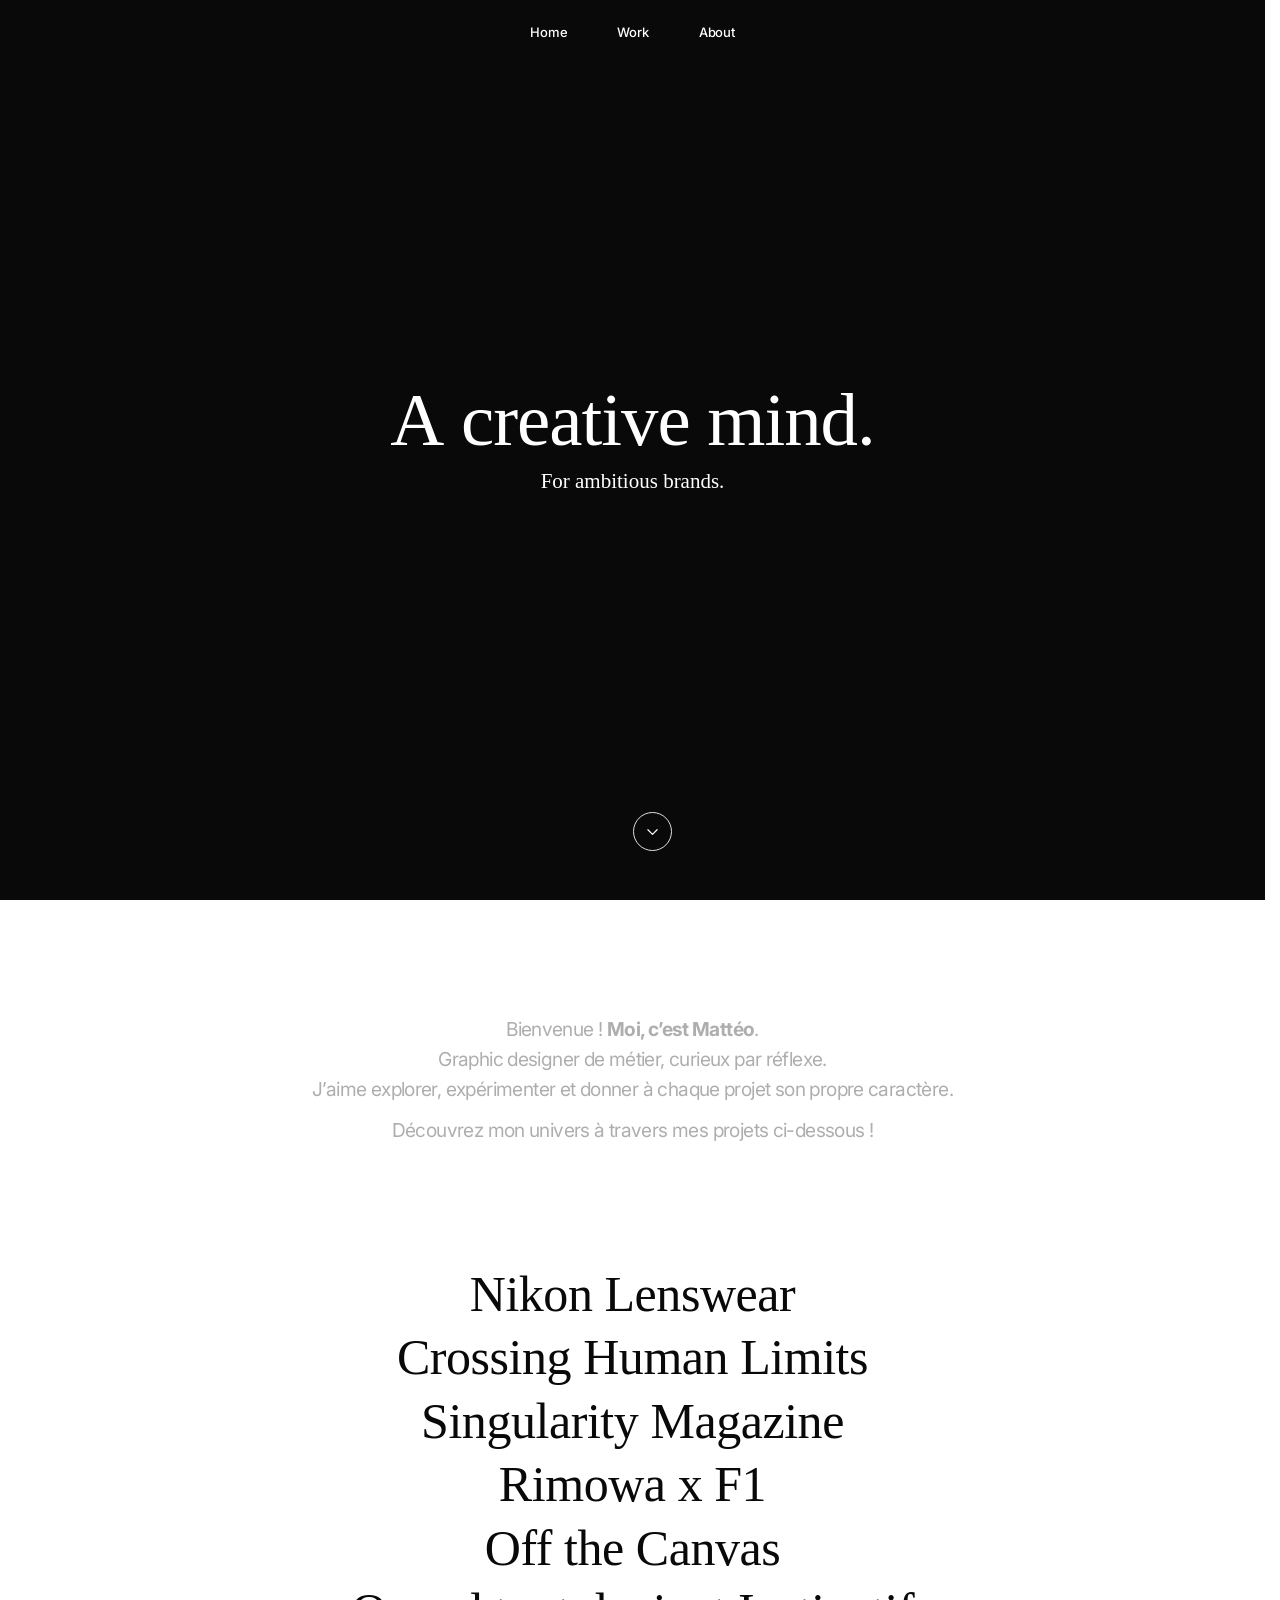
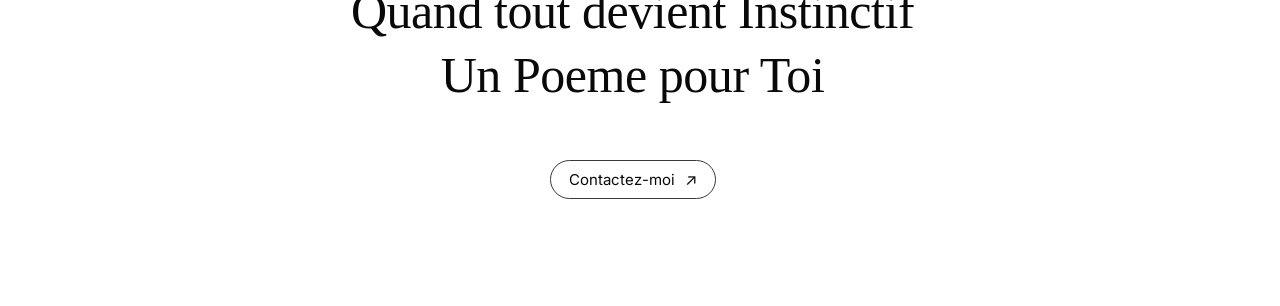
==== index.html @ 47df8824 "Add files via upload" ====
<!doctype html>
<html lang="fr">
<head>
  <meta charset="utf-8">
  <meta name="viewport" content="width=device-width, initial-scale=1">
  <meta name="theme-color" content="#090909">
  <meta name="description" content="Portfolio créatif : direction artistique, design graphique, édition et campagnes.">
  <title>Mattéo Frappier — Creative Designer</title>
  <link rel="icon" type="image/png" sizes="512x512" href="favicon.png">
  <link rel="preload" href="assets/fonts/Advercase-Font-Regular.otf" as="font" type="font/otf" crossorigin>
  <link rel="preconnect" href="https://fonts.googleapis.com">
  <link rel="preconnect" href="https://fonts.gstatic.com" crossorigin>
  <link href="https://fonts.googleapis.com/css2?family=Inter:wght@300;400;500;600;700&display=block" rel="stylesheet">
  <link rel="stylesheet" href="styles.css">
  <script src="script.js" defer></script>
</head>
<body>
  <a class="skip-link" href="#intro">Aller au contenu</a>
  <main>
    <section class="hero" id="home" aria-labelledby="hero-title">
      <header class="site-header">
        <nav class="main-nav" aria-label="Navigation principale">
          <a href="#home" aria-current="page">Home</a>
          <a href="#work">Work</a>
          <a href="about.html">About</a>
        </nav>
      </header>
      <div class="hero-center" id="hero-type">
        <h1 id="hero-title" class="hero-animated-line" data-animate-letters>A creative mind.</h1>
        <p class="hero-subtitle">For ambitious brands.</p>
      </div>
      <a class="scroll-down" href="#intro" aria-label="Défiler jusqu’à l’introduction">
        <svg viewBox="0 0 24 24" fill="none" aria-hidden="true">
          <path d="M5.5 9.5 12 16l6.5-6.5" stroke="currentColor" stroke-width="1.65" stroke-linecap="round" stroke-linejoin="round" />
        </svg>
      </a>
    </section>

    <section class="intro" id="intro" aria-label="Présentation">
      <p class="intro-copy"><span class="intro-line">Bienvenue ! <strong>Moi, c’est Mattéo</strong>.</span><span class="intro-line">Graphic designer de métier, curieux par réflexe.</span><span class="intro-line">J’aime explorer, expérimenter et donner à chaque projet son propre caractère.</span><span class="intro-line intro-line--outro">Découvrez mon univers à travers mes projets ci-dessous !</span></p>
    </section>

    <section class="work" id="work" aria-labelledby="work-heading">
      <h2 class="sr-only" id="work-heading">Sélection de projets</h2>
      <div class="work-previews" aria-hidden="true">
        <div class="work-preview" data-preview="nikon"></div>
        <div class="work-preview" data-preview="limits"></div>
        <div class="work-preview" data-preview="singularity"></div>
        <div class="work-preview" data-preview="rimowa"></div>
        <div class="work-preview" data-preview="canvas"></div>
        <div class="work-preview" data-preview="details"></div>
        <div class="work-preview" data-preview="poem"></div>
      </div>
      <div class="work-center">
        <ul class="work-names">
          <li><a href="nikon-lenswear.html" data-preview="nikon" aria-label="Découvrir le projet Nikon Lenswear">Nikon Lenswear</a></li>
          <li><a href="crossing-human-limits.html" data-preview="limits" aria-label="Découvrir le projet Crossing Human Limits pour Limen Immersive Sport Agency">Crossing Human Limits</a></li>
          <li><a href="singularity-magazine.html" data-preview="singularity" aria-label="Découvrir le projet Singularity Magazine">Singularity Magazine</a></li>
          <li><a href="rimowa-formula-1.html" data-preview="rimowa" aria-label="Découvrir le projet Rimowa x F1">Rimowa x F1</a></li>
          <li><a href="vans-off-the-canvas.html" data-preview="canvas" aria-label="Découvrir le projet Off the Canvas pour Vans">Off the Canvas</a></li>
          <li><a href="peugeot-quand-tout-devient-instinctif.html" data-preview="details" aria-label="Découvrir le projet Quand tout devient Instinctif pour Peugeot">Quand tout devient Instinctif</a></li>
          <li><a href="sos-poem-for-you.html" data-preview="poem" aria-label="Découvrir le projet Un Poeme pour Toi pour SOS Villages d’Enfants">Un Poeme pour Toi</a></li>
        </ul>
        <a class="all-projects" href="about.html">Contactez-moi <span aria-hidden="true">↗</span></a>
      </div>
    </section>
  </main>
</body>
</html>
---- styles.css ----
/* Advercase : copie personnelle des quatre fichiers .otf dans assets/fonts/.
   font-display:block empeche l'affichage transitoire d'une autre police (FOUT).
   Pour une mise en ligne, utiliser la licence Webfont appropriee. */
@font-face {
  font-family: "Advercase Local";
  src: url("assets/fonts/Advercase-Font-Regular.otf") format("opentype");
  font-weight: 400;
  font-style: normal;
  font-display: block;
}
@font-face {
  font-family: "Advercase Local";
  src: url("assets/fonts/Advercase-Font-Italic.otf") format("opentype");
  font-weight: 400;
  font-style: italic;
  font-display: block;
}
@font-face {
  font-family: "Advercase Local";
  src: url("assets/fonts/Advercase-Font-Bold.otf") format("opentype");
  font-weight: 700;
  font-style: normal;
  font-display: block;
}
@font-face {
  font-family: "Advercase Local";
  src: url("assets/fonts/Advercase-Font-BoldItalic.otf") format("opentype");
  font-weight: 700;
  font-style: italic;
  font-display: block;
}
:root {
  --black:#090909;--white:#fff;--gray-square:#d8d8d8;
  --serif:"Advercase Local","Bodoni MT",Didot,Georgia,serif;
  --sans:"Inter","Helvetica Neue",Arial,sans-serif;
}
*,*::before,*::after {box-sizing:border-box;}
html {scroll-behavior:smooth;scrollbar-gutter:stable;}
body {margin:0;color:var(--black);background:var(--white);font-family:var(--sans);-webkit-font-smoothing:antialiased;}
a {color:inherit;text-decoration:none;}
a:focus-visible {outline:2px solid #6478ff;outline-offset:6px;}
.sr-only {position:absolute!important;width:1px!important;height:1px!important;padding:0!important;margin:-1px!important;overflow:hidden!important;clip:rect(0,0,0,0)!important;white-space:nowrap!important;border:0!important;}
.skip-link {position:fixed;z-index:99;left:10px;top:10px;transform:translateY(-180%);padding:12px 18px;background:white;color:black;}
.skip-link:focus-visible {transform:none;}

/* Intro sombre : très épurée */
.hero {position:relative;width:100%;height:100svh;min-height:540px;color:#fff;background:#090909;overflow:hidden;}
.site-header {position:absolute;top:25px;left:0;width:100%;z-index:10;}
.main-nav {display:flex;align-items:center;justify-content:center;gap:50px;font:500 13px/1.2 var(--sans);letter-spacing:-.012em;}
.main-nav a {transition:opacity .2s;}
.main-nav a:hover {opacity:.55;}
.hero-center {position:absolute;left:50%;top:48.5%;transform:translate(-50%,-50%);z-index:2;text-align:center;width:min(95%,1450px);}
.hero h1 {margin:0;font:400 clamp(65px,5.85vw,118px)/1.07 var(--serif);letter-spacing:-.014em;white-space:nowrap;}
.hero-center p {margin:8px 0 0;font:400 clamp(21px,1.62vw,32px)/1.25 var(--serif);letter-spacing:0;}
.scroll-down {position:absolute;left:50%;bottom:5.4%;display:grid;place-items:center;width:39px;height:39px;border:1.2px solid rgba(255,255,255,.86);border-radius:50%;z-index:4;animation:arrow-float 2.2s ease-in-out infinite;transition:color .22s,background .22s;}
.scroll-down svg {width:17px;height:17px;}
.scroll-down:hover {color:var(--black);background:#fff;animation-play-state:paused;}
@keyframes arrow-float {0%,100%{transform:translate(-50%,0)}50%{transform:translate(-50%,-8px)}}


/* Deux vagues sur « A creative mind. » uniquement, toutes les 4 secondes.
   Les glyphes reviennent au blanc plein, aucun clignotement.
   index.html?animation=off : comparaison statique. */
.hero-animated-line {text-wrap:balance;}
.hero-word {display:inline-block;white-space:nowrap;}
.hero-char {display:inline-block;color:#fff;-webkit-text-stroke:.8px transparent;}
.hero--animated #hero-title .hero-char {
  animation:letter-two-passes 4s linear infinite both;
  animation-delay:calc(var(--char-index) * 47ms);
}
@keyframes letter-two-passes {
  0%,1.25% {color:#fff;-webkit-text-stroke-color:transparent;}
  4.5%,7.25% {color:transparent;-webkit-text-stroke-color:#fff;}
  10.5%,29.375% {color:#fff;-webkit-text-stroke-color:transparent;}
  33.75%,36.25% {color:transparent;-webkit-text-stroke-color:#fff;}
  41.25%,100% {color:#fff;-webkit-text-stroke-color:transparent;}
}

/* Présentation compacte : révélation progressive mot par mot au scroll. */
.intro {min-height:0;display:flex;align-items:center;justify-content:center;padding:clamp(88px,8vw,126px) 24px clamp(26px,2.7vw,40px);text-align:center;background:#fff;}
/* Texte d’introduction : retours éditoriaux et révélation mot par mot. */
.intro-copy {margin:0;max-width:820px;color:#aeaeae;font:400 clamp(18px,1.5vw,22px)/1.55 var(--sans);letter-spacing:-.032em;text-wrap:balance;}
.intro-line {display:block;}
.intro-line--outro {margin-top:12px;}
.intro-word {color:#aeaeae;}

/* Sept projets, sept prévisualisations INDEPENDANTES.
   Chacune reste fixe et peut coexister avec d'autres au survol rapide. */
.work {position:relative;min-height:0;height:auto;padding-bottom:clamp(70px,6vw,110px);background:#fff;overflow:hidden;isolation:isolate;}
.work-previews {position:absolute;inset:0;z-index:1;pointer-events:none;}
.work-preview {position:absolute;left:var(--preview-left);top:var(--preview-top);width:var(--preview-size);aspect-ratio:1;background:var(--preview-gray);transform:translate(-50%,-50%) rotate(var(--preview-angle));opacity:0;pointer-events:none;transition:opacity .32s cubic-bezier(.22,1,.36,1);will-change:opacity;}
.work-preview.is-visible {opacity:1;}
.work-preview[data-preview="nikon"] {--preview-left:22%;--preview-top:17%;--preview-size:230px;--preview-angle:-7deg;--preview-gray:#d4d4d4;}
.work-preview[data-preview="limits"] {--preview-left:78%;--preview-top:29%;--preview-size:255px;--preview-angle:8deg;--preview-gray:#c9c9c9;}
.work-preview[data-preview="singularity"] {--preview-left:18%;--preview-top:43%;--preview-size:265px;--preview-angle:5deg;--preview-gray:#e0e0e0;}
.work-preview[data-preview="rimowa"] {--preview-left:79%;--preview-top:55%;--preview-size:220px;--preview-angle:-10deg;--preview-gray:#bababa;}
.work-preview[data-preview="canvas"] {--preview-left:21%;--preview-top:69%;--preview-size:240px;--preview-angle:10deg;--preview-gray:#d0d0d0;}
.work-preview[data-preview="details"] {--preview-left:79%;--preview-top:76%;--preview-size:235px;--preview-angle:6deg;--preview-gray:#e5e5e5;}
.work-preview[data-preview="poem"] {--preview-left:17%;--preview-top:83%;--preview-size:195px;--preview-angle:-6deg;--preview-gray:#bfbfbf;}
.work-center {position:relative;z-index:2;display:flex;flex-direction:column;align-items:center;justify-content:flex-start;gap:clamp(28px,3vw,40px);width:100%;height:auto;pointer-events:none;padding:clamp(55px,5.1vw,92px) 16px 30px;}
.work-names {position:relative;top:auto;list-style:none;text-align:center;white-space:nowrap;padding:0;margin:0;font:400 clamp(50px,3.75vw,76px)/1.27 var(--serif);letter-spacing:-.009em;pointer-events:auto;}
.work-names li {margin:0;}
.work-names a {display:inline-block;transition:opacity .23s,transform .23s;}
.work-names:has(a:hover) a:not(:hover) {opacity:.32;}
.work-names a:hover {transform:translateY(-2px);}
.all-projects {position:relative;left:auto;bottom:auto;transform:none;border:1px solid #393939;border-radius:999px;padding:10px 18px;background:#fff;white-space:nowrap;font:400 15px/1.15 var(--sans);pointer-events:auto;transition:background .2s,color .2s;}
.all-projects:hover {background:var(--black);color:#fff;}

/* About : nav et centrage identiques à Home. Gouttière de scrollbar stable à travers les pages. */
.about-page {position:relative;width:100%;height:100svh;overflow:hidden;background:var(--black);color:var(--white);}
.about-stage {height:100svh;width:100%;display:grid;place-items:center;padding:80px 24px 40px;overflow:hidden;}
.about-center {text-align:center;width:min(100%,1100px);display:flex;align-items:center;flex-direction:column;}
.about-label {font:400 clamp(21px,1.62vw,32px)/1.25 var(--serif);letter-spacing:0;margin:0;}
.about-contacts {display:flex;flex-direction:column;align-items:center;margin-top:clamp(24px,4.5vh,43px);gap:clamp(10px,2vh,18px);}
.about-contact {font:400 clamp(27px,4.2vw,66px)/1.13 var(--serif);letter-spacing:-.016em;transition:opacity .25s ease;white-space:nowrap;}
.about-contact:hover {opacity:.52;}
.about-contact--phone {font-size:clamp(24px,3vw,42px);letter-spacing:0;}
.about-meta {margin-top:clamp(30px,6vh,55px);display:flex;flex-direction:column;gap:10px;}
.about-meta p {margin:0;color:#a9a9a9;font:400 clamp(13px,1.04vw,16px)/1.45 var(--sans);letter-spacing:-.015em;}
.about-meta p:last-child {color:#f2f2f2;}
@media (max-width:700px) {
  .about-stage {padding:80px 14px 38px;}
  .about-label {font-size:clamp(22px,3.2vw,28px);}
  .about-contact--email {font-size:clamp(21px,5.8vw,40px);}
  .about-contact--phone {font-size:clamp(22px,5.1vw,32px);}
  .about-meta {gap:9px;}
  .about-meta p {font-size:13px;}
}
@media (max-height:580px) {
  .about-stage {padding-top:65px;padding-bottom:16px;}
  .about-contacts {margin-top:16px;gap:9px;}
  .about-meta {margin-top:18px;gap:6px;}
}

/* Pages secondaires provisoires */
.subpage {min-height:100vh;background:white;}
.sub-nav {display:flex;align-items:center;justify-content:space-between;padding:25px 40px;font:500 14px var(--sans);}
.sub-nav nav {display:flex;gap:38px;}
.sub-head {text-align:center;padding:90px 22px 55px;}
.sub-head h1 {margin:0;font:400 clamp(68px,8vw,130px)/1.05 var(--serif);letter-spacing:-.012em;}
.sub-head p {max-width:640px;margin:24px auto 0;font:400 16px/1.6 var(--sans);color:#747474;}
.project-grid {width:min(1290px,88vw);margin:0 auto;padding-bottom:130px;display:grid;grid-template-columns:repeat(3,minmax(0,1fr));gap:30px;}
.project-tile {display:flex;flex-direction:column;gap:16px;scroll-margin-top:28px;}
.tile-placeholder {width:100%;aspect-ratio:1;background:var(--gray-square);transition:background .25s;}
.project-tile:hover .tile-placeholder {background:#bdbdbd;}
.project-tile span {font:400 clamp(22px,2vw,32px)/1.15 var(--serif);}
.about-content {width:min(800px,85vw);margin:8vh auto 12vh;text-align:center;font:400 clamp(22px,2.4vw,38px)/1.4 var(--sans);letter-spacing:-.04em;}

@media (max-width:1150px) {

  .work-names {top:auto;font-size:clamp(45px,4.75vw,64px);}
  .work-preview[data-preview="nikon"],.work-preview[data-preview="singularity"],.work-preview[data-preview="canvas"],.work-preview[data-preview="poem"] {--preview-left:12%;}
  .work-preview[data-preview="limits"],.work-preview[data-preview="rimowa"],.work-preview[data-preview="details"] {--preview-left:89%;}
  .work-preview {width:min(var(--preview-size),24vw);}
}
@media (max-width:800px) {
  .hero {min-height:600px;}
  .main-nav {gap:35px;}
  .hero h1 {font-size:clamp(52px,9vw,76px);white-space:normal;}
  .hero-center p {font-size:clamp(22px,3.2vw,28px);}
  .intro {min-height:0;padding:74px 24px 26px;}
  .intro-copy {max-width:650px;font-size:clamp(18px,2.6vw,21px);letter-spacing:-.028em;}

  .work-names {top:auto;font-size:clamp(39px,5.7vw,51px);white-space:normal;line-height:1.30;}
  .work-preview {width:min(var(--preview-size),31vw);opacity:0;}
  .work-preview[data-preview="nikon"],.work-preview[data-preview="singularity"],.work-preview[data-preview="canvas"],.work-preview[data-preview="poem"] {--preview-left:10%;}
  .work-preview[data-preview="limits"],.work-preview[data-preview="rimowa"],.work-preview[data-preview="details"] {--preview-left:90%;}
  .work-center {padding-top:45px;gap:28px;}
  .project-grid {grid-template-columns:repeat(2,1fr);}
}
@media (max-width:520px) {
  .site-header {top:24px;}
  .main-nav {font-size:13px;gap:30px;}
  .hero {min-height:540px;}
  .hero-center {top:47%;width:96%;}
  .hero h1 {font-size:clamp(47px,11vw,62px);line-height:1.06;}
  .hero-center p {font-size:20px;margin-top:12px;}
  .about-label {font-size:20px;}
  .scroll-down {width:37px;height:37px;bottom:6%;}
  .scroll-down svg {width:16px;height:16px;}
  .intro {min-height:0;padding:72px 26px 22px;}
  .intro-copy {max-width:420px;font-size:18px;line-height:1.6;letter-spacing:-.025em;}
  .work {padding-bottom:75px;}
  .work-names {top:auto;font-size:clamp(34px,8.25vw,43px);line-height:1.32;}
  .work-preview {width:min(var(--preview-size),38vw);}
  .all-projects {font-size:14px;padding:10px 17px;}
  .work-center {padding-top:40px;gap:25px;}
  .sub-nav {padding:23px 18px;}
  .sub-nav nav {gap:22px;}
  .sub-head {padding:75px 18px 50px;}
  .project-grid {grid-template-columns:1fr;gap:30px;}
}
@media (prefers-reduced-motion:reduce) {
  .hero--animated #hero-title .hero-char {color:#fff;-webkit-text-stroke-color:transparent;animation:none;}
  
  html {scroll-behavior:auto;}
  *,*::before,*::after {animation-duration:.01ms!important;animation-iteration-count:1!important;transition-duration:.01ms!important;}
}


/* === V12 : liste de projets depuis Home, plus de page Work séparée === */
.work-names a, .work-names span[data-preview] {display:inline-block;transition:opacity .23s,transform .23s;}
.work-names span[data-preview] {cursor:default;}
.work-names:has([data-preview]:hover) [data-preview]:not(:hover) {opacity:.32;}
.work-names [data-preview]:hover {transform:translateY(-2px);}
.all-projects {display:inline-flex;align-items:center;gap:10px;}
.all-projects span {font-size:16px;line-height:1;transition:transform .25s ease;}
.all-projects:hover span {transform:translate(2px,-2px);}

/* === Nikon Lenswear : composition centrée et minimaliste === */
.project-page {background:var(--white);}
.project-cover {position:relative;min-height:540px;height:100svh;color:white;background:#080808;overflow:hidden;isolation:isolate;}
.project-cover-image {position:absolute;inset:0;width:100%;height:100%;object-fit:cover;z-index:-2;}
.project-cover-shade {position:absolute;inset:0;z-index:-1;background:rgba(0,0,0,.12);pointer-events:none;}
.project-cover-content {
  position:absolute;inset:0;display:flex;flex-direction:column;align-items:center;justify-content:center;
  width:100%;padding:110px 24px 65px;gap:clamp(22px,3vw,36px);text-align:center;
}
/* Même typographie et même taille responsive que le titre de Home. */
.project-cover h1 {margin:0;font:400 clamp(65px,5.85vw,118px)/1.07 var(--serif);letter-spacing:-.014em;white-space:nowrap;}
.project-cover-meta {display:flex;align-items:center;justify-content:center;flex-wrap:wrap;gap:12px 38px;font:400 clamp(12px,1vw,15px)/1.5 var(--sans);letter-spacing:-.015em;}
.project-cover-meta p {display:flex;align-items:baseline;justify-content:center;gap:9px;margin:0;white-space:nowrap;}
.project-cover-meta strong {font-weight:600;color:#aaa;}
.project-overview {margin:auto;padding:clamp(75px,8vw,128px) 24px clamp(75px,8vw,120px);text-align:center;}
/* Même famille, taille et interlignage que le paragraphe de Home. */
.project-overview-body {max-width:820px;margin:0 auto;font:400 clamp(18px,1.5vw,22px)/1.55 var(--sans);letter-spacing:-.032em;}
.project-overview-body p {margin:0 0 1.5em;}
.project-overview-body p:last-child {margin-bottom:0;}
.project-gallery {max-width:1600px;margin:0 auto;padding:0 clamp(22px,5.8vw,110px) clamp(75px,8vw,130px);}
.gallery-grid {display:grid;grid-template-columns:repeat(12,minmax(0,1fr));column-gap:clamp(15px,2vw,35px);row-gap:clamp(48px,5.5vw,85px);}
.gallery-item {margin:0;min-width:0;}
.gallery-item--wide {grid-column:1/-1;}
.gallery-item--half {grid-column:span 6;}
.gallery-media {position:relative;background:#d3d3d3;width:100%;overflow:hidden;}
.gallery-media img {width:100%;height:100%;object-fit:cover;display:block;}
.gallery-media--landscape {aspect-ratio:16/9;}
.gallery-media--panorama {aspect-ratio:2.1/1;}
.gallery-media--portrait {aspect-ratio:4/5;}
.gallery-media--square {aspect-ratio:1/1;}
.gallery-media--gray-2 {background:#c5c5c5;}
.gallery-media--gray-3 {background:#ddd;}
.gallery-media--gray-4 {background:#bfbfbf;}
.gallery-media--gray-5 {background:#e0e0e0;}
.gallery-item figcaption {padding-top:17px;font:400 14px/1.4 var(--sans);text-align:center;}
.gallery-item figcaption strong {font-weight:500;display:block;}
.gallery-item figcaption small {display:block;font:400 12px/1.6 var(--sans);color:#858585;margin-top:5px;}
@media (max-width:900px) {
  .project-cover h1 {font-size:clamp(52px,9vw,76px);}
  .project-cover-meta {max-width:820px;gap:10px 26px;}
  .project-overview-body {max-width:650px;font-size:clamp(18px,2.6vw,21px);}
}
@media (max-width:600px) {
  .project-cover-content {padding:105px 18px 65px;gap:25px;}
  .project-cover h1 {font-size:clamp(47px,11vw,62px);line-height:1.06;}
  .project-cover-meta {font-size:12px;gap:10px;flex-direction:column;max-width:100%;}
  .project-cover-meta p {white-space:normal;flex-wrap:wrap;gap:3px 7px;}
  .project-overview {padding:78px 25px 80px;}
  .project-overview-body {font-size:18px;line-height:1.6;letter-spacing:-.025em;}
  .project-gallery {padding:0 20px 85px;}
  .gallery-grid {grid-template-columns:1fr;row-gap:42px;}
  .gallery-item--wide,.gallery-item--half {grid-column:1/-1;}
  .gallery-media--panorama {aspect-ratio:16/10;}
  .gallery-media--portrait {aspect-ratio:4/4.5;}
  .gallery-item figcaption {font-size:13px;padding-top:12px;}
}

/* Sur mobile, les barres de défilement sont normalement superposées :
   ne pas garder la gouttière desktop de 15 px. Le défilement reste actif. */
@media (max-width:700px) {
  html { scrollbar-gutter:auto; scrollbar-width:none; }
  html::-webkit-scrollbar {display:none;}
}


/* === V14 : couverture moins envahissante, contenus recentrés === */
.project-cover-content {
  inset:auto;
  left:0;
  top:61%;
  transform:translateY(-50%);
  padding:0 24px;
  gap:clamp(12px,1.5vw,20px);
}
.project-cover h1 {
  font-size:clamp(48px,4.6vw,88px);
  line-height:1.08;
}
.project-cover-domains {
  margin:0;
  max-width:calc(100vw - 48px);
  font:400 clamp(12px,.96vw,14px)/1.65 var(--sans);
  letter-spacing:-.012em;
  color:#e5e5e5;
  text-wrap:balance;
}
.project-overview {padding-top:clamp(82px,8vw,135px);}
.project-client {
  display:flex;
  justify-content:center;
  align-items:baseline;
  flex-wrap:wrap;
  column-gap:10px;
  row-gap:3px;
  margin:0 auto clamp(34px,4.4vw,62px);
  color:var(--black);
  font:400 clamp(13px,1vw,15px)/1.5 var(--sans);
  letter-spacing:-.015em;
}
.project-client strong {font-weight:600;}
.project-gallery {padding-bottom:clamp(34px,4vw,56px);}
.project-bottom-nav {
  display:flex;
  justify-content:center;
  padding:0 20px clamp(76px,8vw,120px);
  text-align:center;
}
@media (max-width:900px) {
  .project-cover h1 {font-size:clamp(45px,7.3vw,68px);}
}
@media (max-width:600px) {
  .project-cover-content {top:60%;padding:0 17px;gap:13px;}
  .project-cover h1 {font-size:clamp(37px,9.3vw,53px);white-space:normal;}
  .project-cover-domains {font-size:12px;max-width:330px;}
  .project-overview {padding-top:76px;}
  .project-client {margin-bottom:35px;font-size:13px;}
  .project-gallery {padding-bottom:34px;}
  .project-bottom-nav {padding-bottom:80px;}
}


/* === V15 : couverture rééquilibrée, client en secondaire et 11 supports Nikon === */
.project-cover-content {top:50%;}
.project-cover h1 {font-size:clamp(54px,5.2vw,98px);}
.project-cover-domains {font-size:clamp(12px,1vw,15px);}
.project-client span {color:#919191;}
.gallery-media--screen {aspect-ratio:4/3;}
@media (max-width:900px) {
  .project-cover h1 {font-size:clamp(48px,7.6vw,78px);}
}
@media (max-width:600px) {
  .project-cover-content {top:51%;}
  .project-cover h1 {font-size:clamp(40px,10vw,57px);}
  .project-cover-domains {font-size:12px;}
  .gallery-media--screen {aspect-ratio:4/3;}
}


/* === V17 : MOSAÏQUE NIKON UNIQUEMENT. Tous les styles V15 sont préservés. === */
.gallery-grid--mosaic {row-gap:clamp(28px,3.3vw,52px);column-gap:clamp(14px,1.7vw,26px);}
.gallery-grid--mosaic .gallery-item--full {grid-column:span 12;}
.gallery-grid--mosaic .gallery-item--eight {grid-column:span 8;}
.gallery-grid--mosaic .gallery-item--four {grid-column:span 4;}
.gallery-grid--mosaic .gallery-item--third {grid-column:span 4;}
.gallery-grid--mosaic .gallery-item--quarter {grid-column:span 3;}
.gallery-grid--mosaic .gallery-media--brand {aspect-ratio:2.48;}
.gallery-grid--mosaic .gallery-media--video {aspect-ratio:16/9;}
.gallery-grid--mosaic .gallery-media--slide {aspect-ratio:1.24;}
.gallery-grid--mosaic .gallery-media--campaign {aspect-ratio:1.8;}
.gallery-grid--mosaic .gallery-media--bus {aspect-ratio:.96;}
.gallery-grid--mosaic .gallery-media--editorial {aspect-ratio:1.07;}
.gallery-grid--mosaic .gallery-media--display {aspect-ratio:1.07;}
.gallery-grid--mosaic .gallery-media--compact {aspect-ratio:1.18;}
.gallery-media--with-play {display:grid;place-items:center;}
.gallery-play-icon {display:grid;place-items:center;width:52px;height:52px;border:1px solid rgba(255,255,255,.85);border-radius:50%;background:rgba(20,20,20,.13);color:#fff;}
.gallery-play-icon svg {width:20px;height:20px;margin-left:3px;}
@media(max-width:900px){
 .gallery-grid--mosaic .gallery-item--full {grid-column:span 12;}
 .gallery-grid--mosaic .gallery-item--eight {grid-column:span 8;}
 .gallery-grid--mosaic .gallery-item--four {grid-column:span 4;}
 .gallery-grid--mosaic .gallery-item--third {grid-column:span 4;}
 .gallery-grid--mosaic .gallery-item--quarter {grid-column:span 6;}
 .gallery-grid--mosaic .gallery-media--brand {aspect-ratio:1.92;}
}
@media(max-width:600px){
 .gallery-grid--mosaic {grid-template-columns:repeat(2,minmax(0,1fr));column-gap:12px;row-gap:30px;}
 .gallery-grid--mosaic .gallery-item--full,.gallery-grid--mosaic .gallery-item--eight,.gallery-grid--mosaic .gallery-item--four {grid-column:span 2;}
 .gallery-grid--mosaic .gallery-item--third,.gallery-grid--mosaic .gallery-item--quarter {grid-column:span 1;}
 .gallery-grid--mosaic .gallery-media--brand {aspect-ratio:1.6;}
 .gallery-grid--mosaic .gallery-media--slide {aspect-ratio:1.7;}
 .gallery-grid--mosaic .gallery-media--editorial {aspect-ratio:.83;}
 .gallery-grid--mosaic .gallery-media--compact {aspect-ratio:.9;}
 .gallery-grid--mosaic .gallery-item figcaption {padding-top:10px;}
 .gallery-grid--mosaic .gallery-item figcaption small {font-size:11px;}
 .gallery-play-icon {width:42px;height:42px;}
}

/* V18 — changements circonscrits : respiration du texte Home + révélation Nikon. */
.intro {padding-top:clamp(104px,9vw,142px);padding-bottom:clamp(42px,4vw,60px);}
.intro-copy strong {font-weight:650;}
.project-overview-body .intro-word {color:#aeaeae;}
@media(max-width:800px){.intro{padding:88px 24px 43px;}}
@media(max-width:520px){.intro{padding:84px 26px 39px;}}


/* V22 — Lecteurs YouTube sur une ligne complète de la galerie.
   Le reste des styles V21 (typographie, grilles, animations) est inchangé. */
.gallery-grid--mosaic .gallery-item--full:has(.gallery-media--youtube) {grid-column:1 / -1;}
.gallery-grid--mosaic .gallery-media--youtube {
  display:block;
  position:relative;
  width:100%;
  aspect-ratio:16 / 9;
  background:#080808;
  overflow:hidden;
}
.gallery-media--youtube iframe {
  display:block;
  position:absolute;
  inset:0;
  width:100%;
  height:100%;
  border:0;
}
.gallery-youtube-link {
  display:inline-block;
  margin-top:8px;
  color:#565656;
  font:400 12px/1.5 var(--sans);
  text-decoration:underline;
  text-underline-offset:3px;
}
.gallery-youtube-link:hover {color:#151515;}
.gallery-youtube-link:focus-visible {outline:2px solid #151515;outline-offset:3px;}


/* V23 — vignettes vidéo YouTube (compatibles en local) + intégration des visuels Nikon. */
.gallery-media--contain {background:#efefef;}
.gallery-media--contain img {object-fit:contain;background:#efefef;}
.gallery-media--youtube-thumb {background:#060606;}
.gallery-video-card {position:absolute;inset:0;display:block;color:#fff;text-decoration:none;}
.gallery-video-card img {width:100%;height:100%;object-fit:cover;display:block;}
.gallery-video-overlay {position:absolute;inset:0;display:flex;flex-direction:column;align-items:center;justify-content:center;gap:14px;background:linear-gradient(180deg,rgba(0,0,0,.18),rgba(0,0,0,.55));transition:background .25s ease, transform .25s ease;}
.gallery-video-card:hover .gallery-video-overlay {background:linear-gradient(180deg,rgba(0,0,0,.22),rgba(0,0,0,.65));}
.gallery-video-card:focus-visible {outline:2px solid #ffffff;outline-offset:4px;}
.gallery-play-icon {width:64px;height:64px;border-radius:999px;border:1.5px solid rgba(255,255,255,.84);display:grid;place-items:center;font-size:24px;line-height:1;backdrop-filter:blur(2px);}
.gallery-video-cta {font:500 12px/1 var(--sans);letter-spacing:.06em;text-transform:uppercase;}
@media (max-width:520px){.gallery-play-icon{width:54px;height:54px;font-size:20px;}.gallery-video-cta{font-size:11px;}}


/* V24 — Galerie Nikon simplifiée : uniquement les images, sans légendes ni fonds gris. */
.project-gallery--image-only {padding-bottom:clamp(84px,8vw,120px);}
.gallery-grid--image-only {row-gap:clamp(12px,1.6vw,20px);column-gap:clamp(12px,1.4vw,20px);}
.gallery-grid--image-only .gallery-item figcaption {display:none;}
.gallery-grid--image-only .gallery-media {background:transparent;}
.gallery-grid--image-only .gallery-media--contain {background:transparent;}
.gallery-grid--image-only .gallery-media--contain img {object-fit:cover;background:transparent;}
.gallery-grid--image-only .gallery-video-card {position:absolute;inset:0;}
.gallery-grid--image-only .gallery-youtube-link {display:none;}
@media (max-width:600px){.gallery-grid--image-only{row-gap:12px;column-gap:12px;}}


/* V25 — ajustements Home, galerie Nikon, logo client et lightbox */
.intro-copy strong {font-weight:700;}
.project-client-meta {display:inline-flex;align-items:center;gap:14px;color:#919191;}
.project-client-logo {width:44px;height:44px;object-fit:contain;display:block;flex:0 0 auto;}
.project-gallery--nikon-refined {padding-top:0;}
.gallery-grid--nikon-refined {row-gap:clamp(18px,2.2vw,28px);column-gap:clamp(16px,1.7vw,24px);align-items:start;}
.gallery-grid--nikon-refined .gallery-item {overflow:hidden;}
.gallery-grid--nikon-refined .gallery-media {background:transparent;border-radius:0;}
.gallery-grid--nikon-refined .gallery-item figcaption {display:none;}
.project-gallery .gallery-media img {cursor:zoom-in;transition:transform .45s cubic-bezier(.2,.65,.2,1),filter .35s ease;will-change:transform;}
.project-gallery .gallery-item:hover .gallery-media img {transform:scale(1.035);}
.project-gallery .gallery-item:focus-within .gallery-media img {transform:scale(1.035);}
.gallery-grid--nikon-refined .gallery-media--brand {aspect-ratio:1.9;}
.gallery-grid--nikon-refined .gallery-media--editorial {aspect-ratio:1.24;}
.gallery-grid--nikon-refined .gallery-media--slide {aspect-ratio:4/3;}
.gallery-grid--nikon-refined .gallery-media--compact {aspect-ratio:1.05;}
.gallery-grid--nikon-refined .gallery-media--screen {aspect-ratio:4/3;}
.gallery-grid--nikon-refined .gallery-media--display {aspect-ratio:1.1;}
.gallery-grid--nikon-refined .gallery-media--campaign {aspect-ratio:1.78;}
.gallery-grid--nikon-refined .gallery-media--bus {aspect-ratio:.8;}
.gallery-media--youtube-embed {aspect-ratio:16/9;background:#050505;display:flex;align-items:center;justify-content:center;}
.gallery-media--youtube-embed iframe {width:100%;height:100%;border:0;display:block;}
.gallery-youtube-fallback {position:absolute;right:16px;bottom:14px;z-index:2;padding:8px 12px;border-radius:999px;background:rgba(10,10,10,.72);color:#fff;font:500 11px/1 var(--sans);letter-spacing:.04em;text-transform:uppercase;text-decoration:none;backdrop-filter:blur(6px);}
.gallery-youtube-fallback:hover {background:rgba(10,10,10,.9);}
.gallery-lightbox {position:fixed;inset:0;z-index:9999;display:flex;align-items:center;justify-content:center;padding:24px;background:rgba(5,5,5,.84);opacity:0;pointer-events:none;transition:opacity .24s ease;}
.gallery-lightbox.is-open {opacity:1;pointer-events:auto;}
.gallery-lightbox__inner {position:relative;max-width:min(92vw,1420px);max-height:92vh;display:flex;align-items:center;justify-content:center;}
.gallery-lightbox__image {display:block;max-width:100%;max-height:92vh;object-fit:contain;box-shadow:0 25px 70px rgba(0,0,0,.35);}
.gallery-lightbox__close {position:absolute;top:14px;right:14px;z-index:2;border:0;border-radius:999px;padding:11px 14px;background:rgba(12,12,12,.74);color:#fff;font:500 12px/1 var(--sans);letter-spacing:.05em;text-transform:uppercase;cursor:pointer;}
body.lightbox-open {overflow:hidden;}
@media (max-width:900px){.project-client-meta{gap:10px;}.project-client-logo{width:38px;height:38px;}}
@media (max-width:700px){.gallery-grid--nikon-refined{grid-template-columns:repeat(2,minmax(0,1fr));}.gallery-grid--nikon-refined .gallery-item--eight,.gallery-grid--nikon-refined .gallery-item--four,.gallery-grid--nikon-refined .gallery-item--half,.gallery-grid--nikon-refined .gallery-item--full{grid-column:span 2;}.gallery-grid--nikon-refined .gallery-item--quarter{grid-column:span 1;}.gallery-grid--nikon-refined .gallery-media--bus{aspect-ratio:.92;}.gallery-grid--nikon-refined .gallery-media--slide{aspect-ratio:1.1;}.gallery-youtube-fallback{right:10px;bottom:10px;padding:7px 10px;font-size:10px;}}
@media (max-width:520px){.project-gallery .gallery-item:hover .gallery-media img{transform:none;}.gallery-grid--nikon-refined{row-gap:12px;column-gap:12px;}.project-client-logo{width:34px;height:34px;}.gallery-lightbox{padding:16px;}.gallery-lightbox__close{top:10px;right:10px;padding:10px 12px;font-size:11px;}}


/* V26 — Nikon: seven intentional rows and natural image proportions.
   Scope is Nikon-only; all other project pages keep their existing CSS. */
.project-client:has(.project-client-meta) {align-items:center;}
.project-client-meta {display:inline-flex;align-items:center;gap:12px;}
.project-client-meta > span {color:#919191;}
.project-client-meta .project-client-logo {width:38px;height:38px;object-fit:contain;flex:0 0 auto;}
.project-gallery--nikon-v26 {max-width:1600px;margin-inline:auto;padding-bottom:clamp(70px,7vw,110px);}
.nikon-gallery {display:flex;flex-direction:column;gap:clamp(24px,3.2vw,49px);}
.nikon-gallery__row {display:grid;gap:clamp(12px,1.55vw,23px);align-items:start;min-width:0;}
.nikon-gallery__row--1 {grid-template-columns:repeat(2,minmax(0,1fr));}
.nikon-gallery__row--2 {grid-template-columns:minmax(0,1.778fr) minmax(0,1.61fr) minmax(0,1.425fr);}
.nikon-gallery__row--3 {grid-template-columns:repeat(4,minmax(0,1fr));}
.nikon-gallery__row--4 {grid-template-columns:minmax(0,1.778fr) minmax(0,1.418fr);}
.nikon-gallery__row--5 {grid-template-columns:minmax(0,1fr);}
.nikon-gallery__row--6 {grid-template-columns:repeat(2,minmax(0,1fr));}
.nikon-gallery__row--7 {grid-template-columns:minmax(0,.65fr) minmax(0,1.135fr) minmax(0,.912fr);}
.nikon-gallery__item {margin:0;min-width:0;overflow:hidden;}
.nikon-gallery__media {aspect-ratio:auto!important;overflow:hidden;line-height:0;background:transparent!important;}
.nikon-gallery__media img {width:100%;height:auto;object-fit:initial;display:block;transition:transform .45s cubic-bezier(.2,.65,.2,1);transform-origin:center;}
.nikon-gallery__media:hover img,.nikon-gallery__media:focus-within img {transform:scale(1.03);}
.nikon-gallery__video {position:relative;aspect-ratio:16 / 9;background:#080808;}
.nikon-gallery__video iframe {display:block;width:100%;height:100%;border:0;}
.nikon-gallery__youtube-link {position:absolute;bottom:16px;right:16px;padding:8px 12px;border-radius:999px;background:rgba(0,0,0,.76);color:#fff;font:500 11px/1.2 var(--sans);text-decoration:none;z-index:1;}
/* Ensure no image is forced into a gray box from older gallery rules. */
.project-gallery--nikon-v26 .gallery-media img {height:auto;object-fit:initial;}
/* Lightbox close is deliberately just a simple cross. */
.gallery-lightbox__close {top:12px;right:12px;width:38px;height:38px;display:grid;place-items:center;padding:0;border:0;border-radius:0;background:transparent;color:#fff;font:300 32px/1 var(--sans);text-shadow:0 1px 5px rgba(0,0,0,.75);cursor:pointer;}
.gallery-lightbox__close:hover {opacity:.72;}
.gallery-lightbox__close:focus-visible {outline:2px solid #fff;outline-offset:3px;}
@media(max-width:760px){
 .nikon-gallery {gap:clamp(18px,4vw,30px);}
 .nikon-gallery__row--2 {grid-template-columns:repeat(2,minmax(0,1fr));}
 .nikon-gallery__row--2 .nikon-gallery__item:first-child {grid-column:1 / -1;}
 .nikon-gallery__row--3 {grid-template-columns:repeat(2,minmax(0,1fr));}
 .nikon-gallery__row--7 {grid-template-columns:repeat(2,minmax(0,1fr));}
 .nikon-gallery__row--7 .nikon-gallery__item:first-child {grid-column:1 / -1;}
}
@media(max-width:520px){
 .nikon-gallery__row {gap:12px;}
 .nikon-gallery__row--1,.nikon-gallery__row--4,.nikon-gallery__row--6 {grid-template-columns:minmax(0,1fr);}
 .nikon-gallery__row--7 {grid-template-columns:minmax(0,1fr);}
 .nikon-gallery__row--7 .nikon-gallery__item:first-child {grid-column:auto;}
 .project-gallery--nikon-v26 .nikon-gallery__media:hover img {transform:none;}
 .gallery-lightbox__close {top:9px;right:9px;width:36px;height:36px;font-size:29px;}
 .nikon-gallery__youtube-link {right:10px;bottom:10px;font-size:10px;}
}


/* V27 — Nikon hero image, centered logo above client, and captions under each media. */
.project-cover-image {filter:brightness(.62);}
.project-cover-shade {background:linear-gradient(180deg, rgba(0,0,0,.18) 0%, rgba(0,0,0,.38) 55%, rgba(0,0,0,.26) 100%);}
.project-client-block {display:flex;flex-direction:column;align-items:center;justify-content:center;gap:16px;margin:0 auto clamp(34px,4.4vw,62px);}
.project-client-logo--stack {width:64px;height:64px;object-fit:contain;display:block;}
.project-client-block .project-client {display:flex;align-items:center;justify-content:center;gap:12px;flex-wrap:wrap;margin:0;color:var(--black);font:400 clamp(13px,1vw,15px)/1.5 var(--sans);letter-spacing:-.015em;}
.project-client-block .project-client strong {font-weight:600;}
.project-client-name {color:#919191;}
.project-gallery--nikon-v26 .nikon-gallery__item {overflow:visible;}
.nikon-gallery__caption {margin:14px 0 0;color:#4b4b4b;font:400 13px/1.45 var(--sans);letter-spacing:-.012em;text-align:center;}
.nikon-gallery__row--5 .nikon-gallery__caption {margin-top:12px;}
@media (max-width:900px){.project-client-logo--stack{width:56px;height:56px;}}
@media (max-width:520px){.project-client-block{gap:13px;margin-bottom:35px;}.project-client-logo--stack{width:50px;height:50px;}.project-client-block .project-client{font-size:13px;gap:8px;}.nikon-gallery__caption{margin-top:10px;font-size:12px;line-height:1.4;}}


/* V28 — Nikon : légendes éditoriales concises et logo client un peu plus petit. */
.project-client-logo--stack {width:54px;height:54px;}
.nikon-gallery__caption {display:flex;flex-direction:column;align-items:center;gap:5px;margin-top:13px;padding-inline:2px;color:#171717;}
.nikon-gallery__caption-title {font:500 13px/1.35 var(--sans);letter-spacing:-.018em;}
.nikon-gallery__caption-description {display:block;max-width:40ch;color:#858585;font:400 12px/1.45 var(--sans);letter-spacing:-.012em;}
.nikon-gallery__row--3 .nikon-gallery__caption-description {max-width:27ch;}
@media(max-width:900px){.project-client-logo--stack{width:48px;height:48px;}}
@media(max-width:520px){.project-client-logo--stack{width:44px;height:44px;}.nikon-gallery__caption{margin-top:10px;gap:4px;}.nikon-gallery__caption-title{font-size:12px;}.nikon-gallery__caption-description{font-size:11px;}}


/* V29 — Nikon: une courte légende grise par visuel, liens officiels sous les sites web. */
.project-gallery--nikon-v26 .nikon-gallery__caption {
  display:block;
  margin-top:10px;
  padding:0 1px;
  color:#858585;
  font:400 12px/1.4 var(--sans);
  letter-spacing:-.015em;
  text-align:center;
  white-space:nowrap;
}
.project-gallery--nikon-v26 .nikon-gallery__caption-line {display:block;}
.project-gallery--nikon-v26 .nikon-gallery__sites {
  display:flex;justify-content:center;align-items:center;flex-wrap:wrap;
  gap:0 9px;margin-top:5px;
  font:400 11px/1.4 var(--sans);
}
.project-gallery--nikon-v26 .nikon-gallery__sites a {
  color:#6b6b6b; text-decoration:underline; text-decoration-color:#bbb; text-underline-offset:3px;
  transition:color .2s ease;
}
.project-gallery--nikon-v26 .nikon-gallery__sites a:hover {color:#141414;}
.project-gallery--nikon-v26 .nikon-gallery__sites a:focus-visible {outline:2px solid #777;outline-offset:3px;}
.project-gallery--nikon-v26 .nikon-gallery__site-separator {color:#a3a3a3;}
@media (max-width:1100px) {
  .project-gallery--nikon-v26 .nikon-gallery__caption {white-space:normal;text-wrap:pretty;}
}
@media (max-width:520px) {
  .project-gallery--nikon-v26 .nikon-gallery__caption {font-size:11px;line-height:1.4;margin-top:8px;}
  .project-gallery--nikon-v26 .nikon-gallery__sites {font-size:10.5px;gap:0 6px;}
}


/* V31 — Nikon : lien sur la ligne de légende et vraie image carrée au hover. */
.work-preview[data-preview="nikon"] {
  background:#d4d4d4 url("assets/images/nikon/nikon-hover-carre-v40.webp") center / cover no-repeat;
}
.project-gallery--nikon-v26 .nikon-gallery__caption-line--links {
  display:inline;
  white-space:nowrap;
}
.project-gallery--nikon-v26 .nikon-gallery__caption-line--links a {
  display:inline;
  color:inherit;
  text-decoration:underline;
  text-decoration-color:#bbb;
  text-underline-offset:2px;
  transition:color .2s ease;
}
.project-gallery--nikon-v26 .nikon-gallery__caption-line--links a:hover {color:#111;}
.project-gallery--nikon-v26 .nikon-gallery__caption-line--links a:focus-visible {outline:2px solid #777;outline-offset:2px;}
@media (max-width:500px) {
  .project-gallery--nikon-v26 .nikon-gallery__caption-line--links {white-space:normal;}
}


/* V32 — Cartes vidéo simples vers YouTube (Nikon + Limen). */
.project-video-link {
  position:relative;display:flex;align-items:center;justify-content:center;
  width:100%;aspect-ratio:16 / 9;background:#2b2b2b;color:#fff;text-decoration:none;overflow:hidden;
  transition:transform .35s cubic-bezier(.2,.65,.2,1), background-color .24s ease;
}
.project-video-link::before {
  content:'';position:absolute;inset:0;background:linear-gradient(180deg, rgba(255,255,255,.03), rgba(0,0,0,.14));
}
.project-video-link:hover,.project-video-link:focus-visible {background:#242424;}
.project-video-link:hover .project-video-link__play,.project-video-link:focus-visible .project-video-link__play {transform:scale(1.06);}
.project-video-link:focus-visible {outline:2px solid #777;outline-offset:4px;}
.project-video-link__play {
  position:relative;z-index:1;display:grid;place-items:center;width:82px;height:82px;border-radius:999px;
  background:rgba(255,255,255,.08);box-shadow:0 0 0 1px rgba(255,255,255,.14) inset;
  font:400 34px/1 var(--sans);transition:transform .35s cubic-bezier(.2,.65,.2,1);
}

/* V32 — Home : vrai visuel au hover pour LIMEN. */
.work-preview[data-preview="limits"] {
  background:#c9c9c9 url("assets/images/limen/limen-hover-carre-v33.webp") center / cover no-repeat;
}

/* V32 — Client LIMEN. */
.project-client-logo--limen {width:104px;height:auto;}
@media (max-width:900px) {.project-client-logo--limen {width:92px;}}
@media (max-width:520px) {.project-client-logo--limen {width:78px;}}

/* V32 — Galerie LIMEN, calée sur la structure Nikon. */
.project-gallery--limen-v32 .nikon-gallery__caption {color:#8a8a8a;}
.project-gallery--limen-v32 .nikon-gallery__caption-line {display:block;}
.project-gallery--limen-v32 .nikon-gallery__caption-line--links {
  display:inline;white-space:nowrap;
}
.project-gallery--limen-v32 .nikon-gallery__caption-line--links a {
  color:inherit;text-decoration:underline;text-decoration-color:#bbb;text-underline-offset:2px;transition:color .2s ease;
}
.project-gallery--limen-v32 .nikon-gallery__caption-line--links a:hover {color:#111;}
.project-gallery--limen-v32 .nikon-gallery__caption-line--links a:focus-visible {outline:2px solid #777;outline-offset:2px;}
.limen-gallery__row--1 {grid-template-columns:minmax(0,1fr);}
.limen-gallery__row--2 {grid-template-columns:repeat(2,minmax(0,1fr));}
.limen-gallery__row--3 {grid-template-columns:minmax(0,1.28fr) minmax(0,.82fr) minmax(0,.9fr);}
.limen-gallery__row--4 {grid-template-columns:minmax(0,1fr);}
.limen-gallery__row--5 {grid-template-columns:repeat(2,minmax(0,1fr));}
.limen-gallery__row--6 {grid-template-columns:repeat(6,minmax(0,1fr));}
@media (max-width:1100px) {
  .limen-gallery__row--6 {grid-template-columns:repeat(3,minmax(0,1fr));}
}
@media (max-width:760px) {
  .limen-gallery__row--3,.limen-gallery__row--5,.limen-gallery__row--6 {grid-template-columns:repeat(2,minmax(0,1fr));}
  .limen-gallery__row--3 .nikon-gallery__item:first-child {grid-column:1 / -1;}
}
@media (max-width:520px) {
  .limen-gallery__row--2,.limen-gallery__row--3,.limen-gallery__row--5,.limen-gallery__row--6 {grid-template-columns:minmax(0,1fr);}
  .project-gallery--limen-v32 .nikon-gallery__caption-line--links {white-space:normal;}
}


/* V33 — Aperçus vidéo image simple cliquable. */
.project-video-thumb {display:block;width:100%;text-decoration:none;transition:transform .35s cubic-bezier(.2,.65,.2,1);}
.project-video-thumb img {display:block;width:100%;height:auto;}
.project-video-thumb:hover,.project-video-thumb:focus-visible {transform:scale(1.01);}
.project-video-thumb:focus-visible {outline:2px solid #777;outline-offset:4px;}

/* V33 — Logo LIMEN fourni par l'utilisateur. */
.project-client-logo--limen {width:132px;height:auto;}
@media (max-width:900px) {.project-client-logo--limen {width:114px;}}
@media (max-width:520px) {.project-client-logo--limen {width:96px;}}

/* V33 — Galerie LIMEN : structure plus alignée. */
.project-gallery--limen-v33 .nikon-gallery__caption {color:#8a8a8a;}
.project-gallery--limen-v33 .nikon-gallery__caption-line {display:block;}
.project-gallery--limen-v33 .nikon-gallery__caption-line--links {display:inline;white-space:nowrap;}
.project-gallery--limen-v33 .nikon-gallery__caption-line--links a {color:inherit;text-decoration:underline;text-decoration-color:#bbb;text-underline-offset:2px;transition:color .2s ease;}
.project-gallery--limen-v33 .nikon-gallery__caption-line--links a:hover {color:#111;}
.project-gallery--limen-v33 .nikon-gallery__caption-line--links a:focus-visible {outline:2px solid #777;outline-offset:2px;}
.limen-gallery__row--1 {grid-template-columns:minmax(0,1fr);}
.limen-gallery__row--2 {grid-template-columns:repeat(2,minmax(0,1fr));}
.limen-gallery__row--3 {grid-template-columns:minmax(0,1.22fr) minmax(0,.78fr);align-items:start;}
.limen-gallery__row--4 {grid-template-columns:minmax(0,1fr);}
.limen-gallery__row--5 {grid-template-columns:repeat(2,minmax(0,1fr));}
.limen-gallery__row--6 {grid-template-columns:repeat(6,minmax(0,1fr));}
.limen-gallery__row--7 {grid-template-columns:minmax(0,.56fr);justify-content:center;}
@media (max-width:1100px) {.limen-gallery__row--6 {grid-template-columns:repeat(3,minmax(0,1fr));}}
@media (max-width:760px) {.limen-gallery__row--3,.limen-gallery__row--5,.limen-gallery__row--6 {grid-template-columns:repeat(2,minmax(0,1fr));}.limen-gallery__row--3 .nikon-gallery__item:first-child,.limen-gallery__row--7 .nikon-gallery__item {grid-column:1 / -1;}}
@media (max-width:520px) {.limen-gallery__row--2,.limen-gallery__row--3,.limen-gallery__row--5,.limen-gallery__row--6,.limen-gallery__row--7 {grid-template-columns:minmax(0,1fr);}.project-gallery--limen-v33 .nikon-gallery__caption-line--links {white-space:normal;}}


/* V34 — LIMEN : nouveau visuel hover Home. */
.work-preview[data-preview="limits"] {background:#c9c9c9 url("assets/images/limen/limen-hover-carre-v34.webp") center / cover no-repeat;}

/* V34 — LIMEN : logo client rapproché du nom. */
.project-client-block--limen-tight {gap:8px;}
.project-client-block--limen-tight .project-client {gap:10px;}
@media (max-width:520px){.project-client-block--limen-tight{gap:6px;}}

/* V34 — LIMEN : alignements de galerie. */
.project-gallery--limen-v34 .nikon-gallery__caption {color:#8a8a8a;}
.project-gallery--limen-v34 .nikon-gallery__caption-line {display:block;}
.project-gallery--limen-v34 .nikon-gallery__caption-line--links {display:inline;white-space:nowrap;}
.project-gallery--limen-v34 .nikon-gallery__caption-line--links a {color:inherit;text-decoration:underline;text-decoration-color:#bbb;text-underline-offset:2px;transition:color .2s ease;}
.project-gallery--limen-v34 .nikon-gallery__caption-line--links a:hover {color:#111;}
.project-gallery--limen-v34 .nikon-gallery__caption-line--links a:focus-visible {outline:2px solid #777;outline-offset:2px;}
.project-gallery--limen-v34 .limen-gallery__row--1 {grid-template-columns:minmax(0,1fr);}
.project-gallery--limen-v34 .limen-gallery__row--2 {grid-template-columns:repeat(2,minmax(0,1fr));}
.project-gallery--limen-v34 .limen-gallery__row--3 {grid-template-columns:repeat(2,minmax(0,1fr));align-items:start;}
.project-gallery--limen-v34 .limen-gallery__row--4 {grid-template-columns:minmax(0,1fr);}
.project-gallery--limen-v34 .limen-gallery__row--5 {grid-template-columns:repeat(2,minmax(0,1fr));align-items:start;}
.project-gallery--limen-v34 .limen-gallery__row--6 {grid-template-columns:repeat(6,minmax(0,1fr));}
.project-gallery--limen-v34 .limen-gallery__row--7 {grid-template-columns:repeat(2,minmax(0,1fr));align-items:start;}
.project-gallery--limen-v34 .limen-gallery__media--row3 {aspect-ratio:4/3 !important;overflow:hidden;line-height:0;background:transparent !important;}
.project-gallery--limen-v34 .limen-gallery__media--row3 img,
.project-gallery--limen-v34 .limen-gallery__media--row5 img,
.project-gallery--limen-v34 .limen-gallery__media--row7 img {width:100%;height:100%;object-fit:cover;display:block;transition:transform .45s cubic-bezier(.2,.65,.2,1);}
.project-gallery--limen-v34 .limen-gallery__media--row5 {aspect-ratio:16/9 !important;overflow:hidden;line-height:0;background:transparent !important;}
.project-gallery--limen-v34 .limen-gallery__media--row7 {aspect-ratio:16/9 !important;overflow:hidden;line-height:0;background:transparent !important;}
.project-gallery--limen-v34 .limen-gallery__image--rollup {object-position:center 14%;}
.project-gallery--limen-v34 .limen-gallery__image--livret {object-position:center 44%;}
.project-gallery--limen-v34 .project-doc-thumb {display:block;text-decoration:none;color:inherit;}
.project-gallery--limen-v34 img[data-no-lightbox="true"] {cursor:pointer;}
@media (max-width:1100px){.project-gallery--limen-v34 .limen-gallery__row--6 {grid-template-columns:repeat(3,minmax(0,1fr));}}
@media (max-width:760px){.project-gallery--limen-v34 .limen-gallery__row--3,.project-gallery--limen-v34 .limen-gallery__row--5,.project-gallery--limen-v34 .limen-gallery__row--6,.project-gallery--limen-v34 .limen-gallery__row--7 {grid-template-columns:repeat(2,minmax(0,1fr));}}
@media (max-width:520px){.project-gallery--limen-v34 .limen-gallery__row--2,.project-gallery--limen-v34 .limen-gallery__row--3,.project-gallery--limen-v34 .limen-gallery__row--5,.project-gallery--limen-v34 .limen-gallery__row--6,.project-gallery--limen-v34 .limen-gallery__row--7 {grid-template-columns:minmax(0,1fr);}.project-gallery--limen-v34 .nikon-gallery__caption-line--links {white-space:normal;}}


/* V35 — RIMOWA : nouveau visuel hover Home. */
.work-preview[data-preview="rimowa"] {background:#bababa url("assets/images/rimowa/rimowa-hover-square.webp") center / cover no-repeat;}

/* V35 — RIMOWA : galerie projet. */
.project-gallery--rimowa-v35 .nikon-gallery__caption {color:#8a8a8a;}
.project-gallery--rimowa-v35 .nikon-gallery__caption-line {display:block;}
.project-gallery--rimowa-v35 .rimowa-gallery__row--1 {grid-template-columns:minmax(0,1fr);}
.project-gallery--rimowa-v35 .rimowa-gallery__row--2 {grid-template-columns:repeat(3,minmax(0,1fr));align-items:start;}
.project-gallery--rimowa-v35 .rimowa-gallery__row--3 {grid-template-columns:repeat(2,minmax(0,1fr));align-items:start;}
.project-gallery--rimowa-v35 .rimowa-gallery__row--4 {grid-template-columns:minmax(0,1fr) minmax(0,1fr) minmax(0,1.6fr);align-items:start;}
.project-gallery--rimowa-v35 .rimowa-gallery__row--5 {grid-template-columns:minmax(0,1.4fr) minmax(0,1fr);align-items:start;}
.project-gallery--rimowa-v35 .rimowa-gallery__row--6 {grid-template-columns:repeat(2,minmax(0,1fr));align-items:start;}
.project-gallery--rimowa-v35 .rimowa-gallery__media--row1 {line-height:0;background:transparent !important;overflow:hidden;}
.project-gallery--rimowa-v35 .rimowa-gallery__media--row2,
.project-gallery--rimowa-v35 .rimowa-gallery__media--row3,
.project-gallery--rimowa-v35 .rimowa-gallery__media--row4-small,
.project-gallery--rimowa-v35 .rimowa-gallery__media--row4-wide,
.project-gallery--rimowa-v35 .rimowa-gallery__media--row5-landscape,
.project-gallery--rimowa-v35 .rimowa-gallery__media--row5-portrait,
.project-gallery--rimowa-v35 .rimowa-gallery__media--row6 {line-height:0;background:transparent !important;overflow:hidden;}
.project-gallery--rimowa-v35 .rimowa-gallery__media--row2 {aspect-ratio:2/3 !important;}
.project-gallery--rimowa-v35 .rimowa-gallery__media--row3 {aspect-ratio:4/5 !important;}
.project-gallery--rimowa-v35 .rimowa-gallery__media--row4-small {aspect-ratio:3/2 !important;}
.project-gallery--rimowa-v35 .rimowa-gallery__media--row4-wide {aspect-ratio:12/5 !important;}
.project-gallery--rimowa-v35 .rimowa-gallery__media--row5-landscape {aspect-ratio:3/2 !important;}
.project-gallery--rimowa-v35 .rimowa-gallery__media--row5-portrait {aspect-ratio:4/5 !important;}
.project-gallery--rimowa-v35 .rimowa-gallery__media--row6 {aspect-ratio:16/9 !important;}
.project-gallery--rimowa-v35 .rimowa-gallery__media img {width:100%;height:100%;object-fit:cover;display:block;transition:transform .45s cubic-bezier(.2,.65,.2,1);}
.project-gallery--rimowa-v35 .rimowa-gallery__media--row1 img {width:100%;height:auto;object-fit:contain;}
@media (max-width:980px){.project-gallery--rimowa-v35 .rimowa-gallery__row--2,.project-gallery--rimowa-v35 .rimowa-gallery__row--4 {grid-template-columns:repeat(2,minmax(0,1fr));}.project-gallery--rimowa-v35 .rimowa-gallery__row--4 .nikon-gallery__item:last-child{grid-column:1 / -1;}}
@media (max-width:640px){.project-gallery--rimowa-v35 .rimowa-gallery__row--2,.project-gallery--rimowa-v35 .rimowa-gallery__row--3,.project-gallery--rimowa-v35 .rimowa-gallery__row--4,.project-gallery--rimowa-v35 .rimowa-gallery__row--5,.project-gallery--rimowa-v35 .rimowa-gallery__row--6 {grid-template-columns:minmax(0,1fr);}}


/* V36 — Rimowa : logo client & légendes homogènes. */
.project-client-block--rimowa {gap:12px;}
.project-client-logo--rimowa {display:block;width:clamp(135px,12vw,166px);height:auto;max-width:50vw;object-fit:contain;}
.project-gallery--rimowa-v35 .nikon-gallery__caption {
  white-space:normal;
  overflow-wrap:normal;
  text-wrap:pretty;
}
@media(max-width:520px){
  .project-client-block--rimowa{gap:10px;}
  .project-client-logo--rimowa{width:142px;}
}

/* V38 — Deux shootings Rimowa de même format pour une ligne alignée. */
.project-gallery--rimowa-v35 .rimowa-gallery__row--5 {grid-template-columns:repeat(2,minmax(0,1fr));align-items:start;}
.project-gallery--rimowa-v35 .rimowa-gallery__media--row5-landscape,
.project-gallery--rimowa-v35 .rimowa-gallery__media--row5-portrait {aspect-ratio:3/2 !important;}
@media (max-width:640px) {
  .project-gallery--rimowa-v35 .rimowa-gallery__row--5 {grid-template-columns:minmax(0,1fr);}
}


/* V39 — Vans / Off the Canvas */
.work-preview[data-preview="canvas"] {
  background:#d2d2d2 url("assets/images/vans/vans-hover-square.webp") center / cover no-repeat;
}
.project-client-block--vans {gap:9px;}
.project-client-logo--vans {width:115px;max-width:48vw;height:auto;object-fit:contain;display:block;}
.project-client-block--peugeot {gap:10px;}
.project-client-logo--peugeot {width:92px;max-width:44vw;height:auto;object-fit:contain;display:block;}
.project-gallery--vans-v39 .nikon-gallery__caption {color:#858585;}
.project-gallery--vans-v39 .nikon-gallery__caption a {color:inherit;text-decoration:underline;text-decoration-color:#aaa;text-underline-offset:3px;white-space:nowrap;}
.project-gallery--vans-v39 .nikon-gallery__caption a:hover {color:#222;}
.project-gallery--vans-v39 .vans-gallery__row--1,
.project-gallery--vans-v39 .vans-gallery__row--3 {grid-template-columns:minmax(0,1fr);}
.project-gallery--vans-v39 .vans-gallery__row--2 {grid-template-columns:repeat(3,minmax(0,1fr));}
/* The two mockups have source aspect ratios .7 and 1.5: widths proportional to these ratios make heights match without cropping. */
.project-gallery--vans-v39 .vans-gallery__row--4 {grid-template-columns:minmax(0,.7fr) minmax(0,1.5fr);}
.project-gallery--vans-v39 .vans-gallery__row--2 img,
.project-gallery--vans-v39 .vans-gallery__row--4 img {width:100%;height:auto;display:block;}
.project-gallery--vans-v39 .vans-video-thumb {display:block;position:relative;width:100%;aspect-ratio:16/9;overflow:hidden;background-color:#222;background-image:var(--video-fallback);background-position:center;background-size:cover;}
.project-gallery--vans-v39 .vans-video-thumb > img {width:100%;height:100%;object-fit:cover;display:block;cursor:pointer;}
.project-gallery--vans-v39 .vans-video-thumb:hover > img {transform:scale(1.015);}
.project-gallery--vans-v39 .vans-video-thumb:focus-visible {outline:2px solid #333;outline-offset:4px;}
@media(max-width:760px) {
  .project-gallery--vans-v39 .vans-gallery__row--2 {grid-template-columns:repeat(3,minmax(0,1fr));}
  .project-client-logo--vans {width:103px;}
}
@media(max-width:520px) {
  .project-gallery--vans-v39 .vans-gallery__row--2 {grid-template-columns:minmax(0,1fr);}
  .project-gallery--vans-v39 .vans-gallery__row--4 {grid-template-columns:minmax(0,1fr);}
  .project-client-logo--vans {width:94px;}
}


/* V40 — Peugeot : vrai visuel au hover Home et galerie structurée. */
.work-preview[data-preview="details"] {background:#d9d9d9 url("assets/images/peugeot/peugeot-hover-square.webp") center / cover no-repeat;}
.project-gallery--peugeot-v40 .nikon-gallery__caption {color:#858585;}
.project-gallery--peugeot-v40 .nikon-gallery__caption a {color:inherit;text-decoration:underline;text-decoration-color:#aaa;text-underline-offset:3px;white-space:nowrap;}
.project-gallery--peugeot-v40 .nikon-gallery__caption a:hover {color:#222;}
.project-gallery--peugeot-v40 .peugeot-gallery__row--1 {grid-template-columns:repeat(4,minmax(0,1fr));align-items:start;}
.project-gallery--peugeot-v40 .peugeot-gallery__row--2,.project-gallery--peugeot-v40 .peugeot-gallery__row--4,.project-gallery--peugeot-v40 .peugeot-gallery__row--6 {grid-template-columns:minmax(0,1fr);}
.project-gallery--peugeot-v40 .peugeot-gallery__row--3 {grid-template-columns:repeat(2,minmax(0,1fr));align-items:start;}
.project-gallery--peugeot-v40 .peugeot-gallery__media {line-height:0;background:transparent !important;overflow:hidden;}
.project-gallery--peugeot-v40 .peugeot-gallery__media--kv {aspect-ratio:763/1080 !important;}
.project-gallery--peugeot-v40 .peugeot-gallery__media--mockup {aspect-ratio:4/3 !important;}
.project-gallery--peugeot-v40 .peugeot-gallery__media--slogan {aspect-ratio:1838/326 !important;}
.project-gallery--peugeot-v40 .peugeot-gallery__media img {width:100%;height:100%;object-fit:cover;display:block;transition:transform .45s cubic-bezier(.2,.65,.2,1);}
.project-gallery--peugeot-v40 .peugeot-gallery__media--slogan img {object-fit:contain;background:#000;}
.project-gallery--peugeot-v40 .peugeot-video-thumb {display:block;position:relative;width:100%;aspect-ratio:16/9;overflow:hidden;background:#111;}
.project-gallery--peugeot-v40 .peugeot-video-thumb img {width:100%;height:100%;object-fit:cover;display:block;}
@media(max-width:980px){.project-gallery--peugeot-v40 .peugeot-gallery__row--1 {grid-template-columns:repeat(2,minmax(0,1fr));}}
@media(max-width:520px){.project-gallery--peugeot-v40 .peugeot-gallery__row--1,.project-gallery--peugeot-v40 .peugeot-gallery__row--3 {grid-template-columns:minmax(0,1fr);} .project-gallery--peugeot-v40 .nikon-gallery__caption a {white-space:normal;}}

/* V42 — Home previews updated for LIMEN and SOS. */
.work-preview[data-preview="limits"] {background:#c9c9c9 url("assets/images/limen/limen-cover-v42.webp") center / cover no-repeat;}
.work-preview[data-preview="poem"] {background:#bfbfbf url("assets/images/sos/sos-cover.webp") center / cover no-repeat;}

/* V42 — SOS Villages d’Enfants project page. */
.project-client-block--sos {gap:10px;}
.project-client-logo--sos {display:block;width:clamp(182px,16vw,236px);max-width:58vw;height:auto;object-fit:contain;}
.project-shortlist {
  display:flex;align-items:flex-start;justify-content:center;gap:8px;
  margin:0;color:#111;font:600 clamp(13px,1vw,15px)/1.45 var(--sans);letter-spacing:-.015em;text-align:center;
}
.project-shortlist em {font-style:italic;font-weight:600;}
.project-shortlist-icon {display:inline-flex;flex:0 0 auto;width:14px;height:14px;margin-top:3px;color:#111;}
.project-shortlist-icon svg {display:block;width:100%;height:100%;}
.project-gallery--sos-v42 .nikon-gallery__caption {color:#858585;}
.project-gallery--sos-v42 .nikon-gallery__caption-line a {
  color:inherit;text-decoration:underline;text-decoration-color:#bbb;text-underline-offset:2px;transition:color .2s ease;
}
.project-gallery--sos-v42 .nikon-gallery__caption-line a:hover {color:#111;}
.project-gallery--sos-v42 .nikon-gallery__caption-line a:focus-visible {outline:2px solid #777;outline-offset:2px;}
.project-gallery--sos-v42 .sos-gallery__row--1 {grid-template-columns:minmax(0,1.18fr) minmax(0,.82fr);}
.project-gallery--sos-v42 .sos-gallery__row--2 {grid-template-columns:minmax(0,1fr);}
.project-gallery--sos-v42 .sos-gallery__row--3 {grid-template-columns:repeat(3,minmax(0,1fr));}
.project-gallery--sos-v42 .sos-gallery__row--4 {grid-template-columns:minmax(0,1.16fr) minmax(0,.6fr);align-items:start;}
.project-gallery--sos-v42 .sos-gallery__media--social img {width:100%;height:auto;display:block;}
@media (max-width:980px) {
  .project-client-logo--sos {width:206px;}
  .project-gallery--sos-v42 .sos-gallery__row--3 {grid-template-columns:repeat(2,minmax(0,1fr));}
  .project-gallery--sos-v42 .sos-gallery__row--3 .nikon-gallery__item:first-child {grid-column:1 / -1;}
}
@media (max-width:680px) {
  .project-gallery--sos-v42 .sos-gallery__row--1,
  .project-gallery--sos-v42 .sos-gallery__row--3,
  .project-gallery--sos-v42 .sos-gallery__row--4 {grid-template-columns:minmax(0,1fr);}
  .project-gallery--sos-v42 .sos-gallery__row--3 .nikon-gallery__item:first-child {grid-column:auto;}
  .project-gallery--sos-v42 .nikon-gallery__caption {white-space:normal;}
}

/* V43 — alignements des mockups et des formats verticaux SOS */
.project-gallery--sos-v42 .sos-gallery__row--1{grid-template-columns:minmax(0,1.75fr) minmax(0,.65fr);align-items:center;}
.project-gallery--sos-v42 .sos-gallery__row--4{grid-template-columns:minmax(0,1.65fr) minmax(0,.52fr);align-items:center;}
.project-gallery--sos-v42 .sos-gallery__row--1 .nikon-gallery__item:nth-child(2) .gallery-media,.project-gallery--sos-v42 .sos-gallery__row--4 .nikon-gallery__item:nth-child(2) .gallery-media{display:flex;align-items:center;justify-content:center;}
.project-gallery--sos-v42 .sos-gallery__row--1 .nikon-gallery__item:nth-child(2) img,.project-gallery--sos-v42 .sos-gallery__row--4 .nikon-gallery__item:nth-child(2) img{width:auto;max-width:100%;max-height:560px;object-fit:contain;}
.project-client-logo--limen{width:148px;height:auto;}
.project-client-block--vans{gap:17px;}
.project-client-block--sos{gap:19px;}
.project-client-logo--sos{width:clamp(195px,17.5vw,250px);max-width:70vw;object-fit:contain;object-position:center;}
.project-client-block--singularity{gap:14px;}
.project-client-logo--singularity{width:clamp(205px,23vw,315px);max-width:72vw;height:auto;object-fit:contain;}
.project-gallery--limen-v34 .nikon-gallery__caption a{color:inherit;text-decoration:underline;text-decoration-color:#aaa;text-underline-offset:3px;}
.project-gallery--limen-v34 .nikon-gallery__caption a:hover{color:#202020;}
@media(max-width:900px){.project-client-logo--limen{width:130px;}}
@media(max-width:680px){.project-gallery--sos-v42 .sos-gallery__row--1,.project-gallery--sos-v42 .sos-gallery__row--4{grid-template-columns:minmax(0,1fr);}.project-gallery--sos-v42 .sos-gallery__row--1 .nikon-gallery__item:nth-child(2) img,.project-gallery--sos-v42 .sos-gallery__row--4 .nikon-gallery__item:nth-child(2) img{max-height:440px;}.project-client-logo--limen{width:110px;}}
/* V43 : ratio de colonnes calculé sur les proportions d'origine pour des bas d'images alignés. */
@media(min-width:681px){
.project-gallery--sos-v42 .sos-gallery__row--1{grid-template-columns:minmax(0,1.5fr) minmax(0,.7fr);align-items:start;}
.project-gallery--sos-v42 .sos-gallery__row--4{grid-template-columns:minmax(0,1.7fr) minmax(0,.5fr);align-items:start;}
.project-gallery--sos-v42 .sos-gallery__row--1 .nikon-gallery__item:nth-child(2) img,
.project-gallery--sos-v42 .sos-gallery__row--4 .nikon-gallery__item:nth-child(2) img{width:100%;max-height:none;height:auto;}
}


/* V44 — Ajustements demandés par l'utilisateur. */
.work-preview[data-preview="singularity"] {background:#e0e0e0 url("assets/images/singularity/singularity-cover-hero.webp") center / cover no-repeat;}
.project-cover--sos .project-cover-image {filter:brightness(.56);}
.project-cover--sos .project-cover-shade {background:linear-gradient(180deg, rgba(0,0,0,.22) 0%, rgba(0,0,0,.42) 55%, rgba(0,0,0,.29) 100%);}
.project-cover--singularity .project-cover-image {filter:brightness(.58);object-position:center;}
.project-cover--singularity .project-cover-shade {background:linear-gradient(180deg, rgba(0,0,0,.24) 0%, rgba(0,0,0,.46) 56%, rgba(0,0,0,.30) 100%);}
.project-client-logo--limen{width:166px;height:auto;}
.project-client-block--limen-tight{gap:5px;}
.project-client-block--limen-tight .project-client{gap:9px;}
@media(max-width:900px){.project-client-logo--limen{width:144px;}}
@media(max-width:680px){.project-client-logo--limen{width:122px;}.project-client-block--limen-tight{gap:4px;}}
.project-gallery--singularity-v44 .nikon-gallery__caption{color:#858585;}
.project-gallery--singularity-v44 .singularity-gallery__row--1{grid-template-columns:minmax(0,.78fr) minmax(0,1.22fr);align-items:start;}
.project-gallery--singularity-v44 .singularity-gallery__row--2{grid-template-columns:repeat(3,minmax(0,1fr));align-items:start;}
.project-gallery--singularity-v44 .singularity-gallery__row--3{grid-template-columns:minmax(0,.78fr) minmax(0,1.22fr);align-items:start;}
.project-gallery--singularity-v44 .singularity-gallery__row--4{grid-template-columns:minmax(0,1fr);align-items:start;}
.project-gallery--singularity-v44 .singularity-gallery__media{line-height:0;background:transparent !important;overflow:hidden;}
.project-gallery--singularity-v44 .singularity-gallery__media img{width:100%;height:100%;object-fit:cover;display:block;transition:transform .45s cubic-bezier(.2,.65,.2,1);}
.project-gallery--singularity-v44 .singularity-gallery__media--cover{aspect-ratio:4/5 !important;}
.project-gallery--singularity-v44 .singularity-gallery__media--spread{aspect-ratio:4/3 !important;}
.project-gallery--singularity-v44 .singularity-gallery__media--hero{aspect-ratio:1236/805 !important;}
.project-gallery--singularity-v44 .singularity-gallery__media--mockup6{aspect-ratio:1582/1212 !important;}
.project-gallery--singularity-v44 .singularity-gallery__media--mockup3{aspect-ratio:4/3 !important;}
.project-gallery--singularity-v44 .singularity-gallery__media--astronaut{aspect-ratio:4/3 !important;}
@media(max-width:980px){
  .project-gallery--singularity-v44 .singularity-gallery__row--2{grid-template-columns:repeat(2,minmax(0,1fr));}
  .project-gallery--singularity-v44 .singularity-gallery__row--2 .nikon-gallery__item:first-child{grid-column:1 / -1;}
}
@media(max-width:680px){
  .project-gallery--singularity-v44 .singularity-gallery__row--1,
  .project-gallery--singularity-v44 .singularity-gallery__row--2,
  .project-gallery--singularity-v44 .singularity-gallery__row--3,
  .project-gallery--singularity-v44 .singularity-gallery__row--4{grid-template-columns:minmax(0,1fr);}
  .project-gallery--singularity-v44 .singularity-gallery__row--2 .nikon-gallery__item:first-child{grid-column:auto;}
}


/* V45 — accueil : déplacer légèrement le CTA sans toucher aux projets. */
.work-center > .all-projects {margin-top:14px;}
@media(max-width:680px){.work-center > .all-projects{margin-top:9px;}}

/* V45 — Singularity : nouveau mockup noir au survol et dans le hero. */
.work-preview[data-preview="singularity"] {
  background:#161616 url("assets/images/singularity/singularity-black-mockup-8.webp") center / cover no-repeat;
}
.project-cover--singularity .project-cover-image {object-position:center;}

/* V45 — Singularity : deux pages pleine largeur, trois mockups, un volume I, deux spreads. */
.project-gallery--singularity-v45 .singularity-gallery__row--1,
.project-gallery--singularity-v45 .singularity-gallery__row--2,
.project-gallery--singularity-v45 .singularity-gallery__row--4 {
  grid-template-columns:minmax(0,1fr);
}
.project-gallery--singularity-v45 .singularity-gallery__row--3 {
  grid-template-columns:repeat(3,minmax(0,1fr));align-items:start;
}
.project-gallery--singularity-v45 .singularity-gallery__row--5 {
  grid-template-columns:repeat(2,minmax(0,1fr));align-items:start;
}
.project-gallery--singularity-v45 .singularity-gallery__media {background:transparent!important;line-height:0;overflow:hidden;}
.project-gallery--singularity-v45 .singularity-gallery__media img {display:block;width:100%;height:100%;object-fit:cover;transition:transform .45s cubic-bezier(.2,.65,.2,1);}
.project-gallery--singularity-v45 .singularity-gallery__media--natural {height:auto;aspect-ratio:auto!important;}
.project-gallery--singularity-v45 .singularity-gallery__media--natural img {width:100%;height:auto;object-fit:contain;}
.project-gallery--singularity-v45 .singularity-gallery__media--trio,
.project-gallery--singularity-v45 .singularity-gallery__media--pair {aspect-ratio:4/3!important;}
.project-gallery--singularity-v45 .nikon-gallery__caption {
  color:#858585;white-space:normal;text-wrap:pretty;overflow-wrap:break-word;
}
.project-gallery--singularity-v45 .singularity-gallery__row--3 .nikon-gallery__caption {font-size:11.5px;}
@media(max-width:920px){
  .project-gallery--singularity-v45 .singularity-gallery__row--3 {grid-template-columns:repeat(2,minmax(0,1fr));}
  .project-gallery--singularity-v45 .singularity-gallery__row--3 .nikon-gallery__item:first-child {grid-column:1/-1;}
  .project-gallery--singularity-v45 .singularity-gallery__row--3 .nikon-gallery__item:first-child .singularity-gallery__media {aspect-ratio:16/10!important;}
}
@media(max-width:640px){
  .project-gallery--singularity-v45 .singularity-gallery__row--3,
  .project-gallery--singularity-v45 .singularity-gallery__row--5 {grid-template-columns:minmax(0,1fr);}
  .project-gallery--singularity-v45 .singularity-gallery__row--3 .nikon-gallery__item:first-child{grid-column:auto;}
  .project-gallery--singularity-v45 .singularity-gallery__row--3 .nikon-gallery__item:first-child .singularity-gallery__media{aspect-ratio:4/3!important;}
}

/* V45 — SOS : image recadrée, logo effectivement centré sur le même axe que le client. */
.project-client-block--sos {align-items:center;}
.project-client-block--sos .project-client-logo--sos {
  display:block;width:clamp(195px,17.5vw,250px);max-width:min(70vw,100%);
  height:auto;align-self:center;margin:0 auto;object-fit:contain;object-position:center;
}

/* V45 — LIMEN : augmenter la taille du logo, conserver un lien visuel avec le nom. */
.project-client-block--limen-tight .project-client-logo--limen {width:195px;height:auto;max-width:75vw;}
.project-client-block--limen-tight {gap:4px;}
@media(max-width:900px){.project-client-block--limen-tight .project-client-logo--limen{width:166px;}}
@media(max-width:680px){.project-client-block--limen-tight .project-client-logo--limen{width:140px;}}

/* V45 — Peugeot : légendes descriptives, une ligne si l'espace le permet. */
.project-gallery--peugeot-v40 .nikon-gallery__caption {white-space:normal;overflow-wrap:break-word;text-wrap:pretty;}
.project-gallery--peugeot-v40 .peugeot-gallery__row--1 .nikon-gallery__caption {font-size:11.5px;}


/* V48 — Nikon : guide pratique et déclinaisons en pleine largeur ;
   abribus avec PLV et remis de visite ; PowerPoints regroupés sur une ligne. */
.project-gallery--nikon-v26 .nikon-gallery--v48 .nikon-gallery__row--1,
.project-gallery--nikon-v26 .nikon-gallery--v48 .nikon-gallery__row--5,
.project-gallery--nikon-v26 .nikon-gallery--v48 .nikon-gallery__row--6 {grid-template-columns:minmax(0,1fr);}
.project-gallery--nikon-v26 .nikon-gallery--v48 .nikon-gallery__row--2,
.project-gallery--nikon-v26 .nikon-gallery--v48 .nikon-gallery__row--7 {grid-template-columns:repeat(2,minmax(0,1fr));}
.project-gallery--nikon-v26 .nikon-gallery--v48 .nikon-gallery__row--3 {grid-template-columns:minmax(0,1.778fr) minmax(0,1.418fr) minmax(0,1.425fr);}
.project-gallery--nikon-v26 .nikon-gallery--v48 .nikon-gallery__row--4 {grid-template-columns:repeat(4,minmax(0,1fr));}
.project-gallery--nikon-v26 .nikon-gallery--v48 .nikon-gallery__row--8 {grid-template-columns:minmax(0,.65fr) minmax(0,1.135fr) minmax(0,.912fr);}
/* Natural ratios are maintained for the guide, brochures, slides and single-width campaigns. */
.project-gallery--nikon-v26 .nikon-gallery--v48 .nikon-gallery__row--2 .nikon-gallery__item:first-child,
.project-gallery--nikon-v26 .nikon-gallery--v48 .nikon-gallery__row--3 .nikon-gallery__item:first-child {grid-column:auto;}
@media(max-width:900px){
 .project-gallery--nikon-v26 .nikon-gallery--v48 .nikon-gallery__row--4 {grid-template-columns:repeat(2,minmax(0,1fr));}
 .project-gallery--nikon-v26 .nikon-gallery--v48 .nikon-gallery__row--3 {grid-template-columns:repeat(2,minmax(0,1fr));}
 .project-gallery--nikon-v26 .nikon-gallery--v48 .nikon-gallery__row--3 .nikon-gallery__item:last-child {grid-column:1/-1;}
 .project-gallery--nikon-v26 .nikon-gallery--v48 .nikon-gallery__row--8 {grid-template-columns:repeat(2,minmax(0,1fr));}
 .project-gallery--nikon-v26 .nikon-gallery--v48 .nikon-gallery__row--8 .nikon-gallery__item:last-child {grid-column:1/-1;}
}
@media(max-width:600px){
 .project-gallery--nikon-v26 .nikon-gallery--v48 .nikon-gallery__row--2,
 .project-gallery--nikon-v26 .nikon-gallery--v48 .nikon-gallery__row--3,
 .project-gallery--nikon-v26 .nikon-gallery--v48 .nikon-gallery__row--4,
 .project-gallery--nikon-v26 .nikon-gallery--v48 .nikon-gallery__row--7,
 .project-gallery--nikon-v26 .nikon-gallery--v48 .nikon-gallery__row--8 {grid-template-columns:minmax(0,1fr);}
 .project-gallery--nikon-v26 .nikon-gallery--v48 .nikon-gallery__row--3 .nikon-gallery__item:last-child,
 .project-gallery--nikon-v26 .nikon-gallery--v48 .nikon-gallery__row--8 .nikon-gallery__item:last-child {grid-column:auto;}
}


/* V49 — Home : toutes les images survolées ont le même format carré
   et la même taille, avec recadrage par background-size:cover. */
.work-preview[data-preview] {--preview-size:235px;}

/* V49 — Nikon : deux présentations PPT par rangée ;
   retrait du collage des déclinaisons de campagne. */
.project-gallery--nikon-v26 .nikon-gallery--v48 .nikon-gallery__row--4,
.project-gallery--nikon-v26 .nikon-gallery--v48 .nikon-gallery__row--5 {
  grid-template-columns:repeat(2,minmax(0,1fr));
}
@media (max-width:600px) {
  .project-gallery--nikon-v26 .nikon-gallery--v48 .nikon-gallery__row--4,
  .project-gallery--nikon-v26 .nikon-gallery--v48 .nikon-gallery__row--5 {
    grid-template-columns:minmax(0,1fr);
  }
}

/* V50 — Gallery changes: Rimowa lightweight looping MP4; LIMEN three editorial mockups. */
.project-gallery--rimowa-v35 .rimowa-gallery__media--row1 video {
  display:block;width:100%;height:auto;aspect-ratio:16/9;object-fit:cover;
}
.project-gallery--limen-v34 .limen-gallery__row--2 {
  grid-template-columns:repeat(3,minmax(0,1fr));align-items:start;
}
.project-gallery--limen-v34 .limen-gallery__media--publication {
  aspect-ratio:3/2 !important;overflow:hidden;line-height:0;background:transparent !important;
}
.project-gallery--limen-v34 .limen-gallery__media--publication img {
  display:block;width:100%;height:100% !important;object-fit:cover !important;
  transition:transform .45s cubic-bezier(.2,.65,.2,1);
}
@media(max-width:850px) and (min-width:521px) {
 .project-gallery--limen-v34 .limen-gallery__row--2 {grid-template-columns:repeat(2,minmax(0,1fr));}
 .project-gallery--limen-v34 .limen-gallery__row--2 .nikon-gallery__item:last-child {grid-column:1 / -1;}
 .project-gallery--limen-v34 .limen-gallery__row--2 .nikon-gallery__item:last-child .limen-gallery__media--publication {aspect-ratio:16/9 !important;}
}
@media(max-width:520px) {
 .project-gallery--limen-v34 .limen-gallery__row--2 {grid-template-columns:minmax(0,1fr);}
}


/* === V53 : derniers ajustements portfolio === */
.about-contact--email {
  font:400 clamp(65px,5.85vw,118px)/1.07 var(--serif);
  letter-spacing:-.014em;
}
@media (max-width:700px) {
  .about-contact--email {font-size:clamp(47px,11vw,62px);line-height:1.06;}
}
.project-client-block--limen-tight .project-client-logo--limen {
  transform:translateY(-6px);
}
@media (max-width:900px){
  .project-client-block--limen-tight .project-client-logo--limen {transform:translateY(-5px);}
}
@media (max-width:680px){
  .project-client-block--limen-tight .project-client-logo--limen {transform:translateY(-4px);}
}
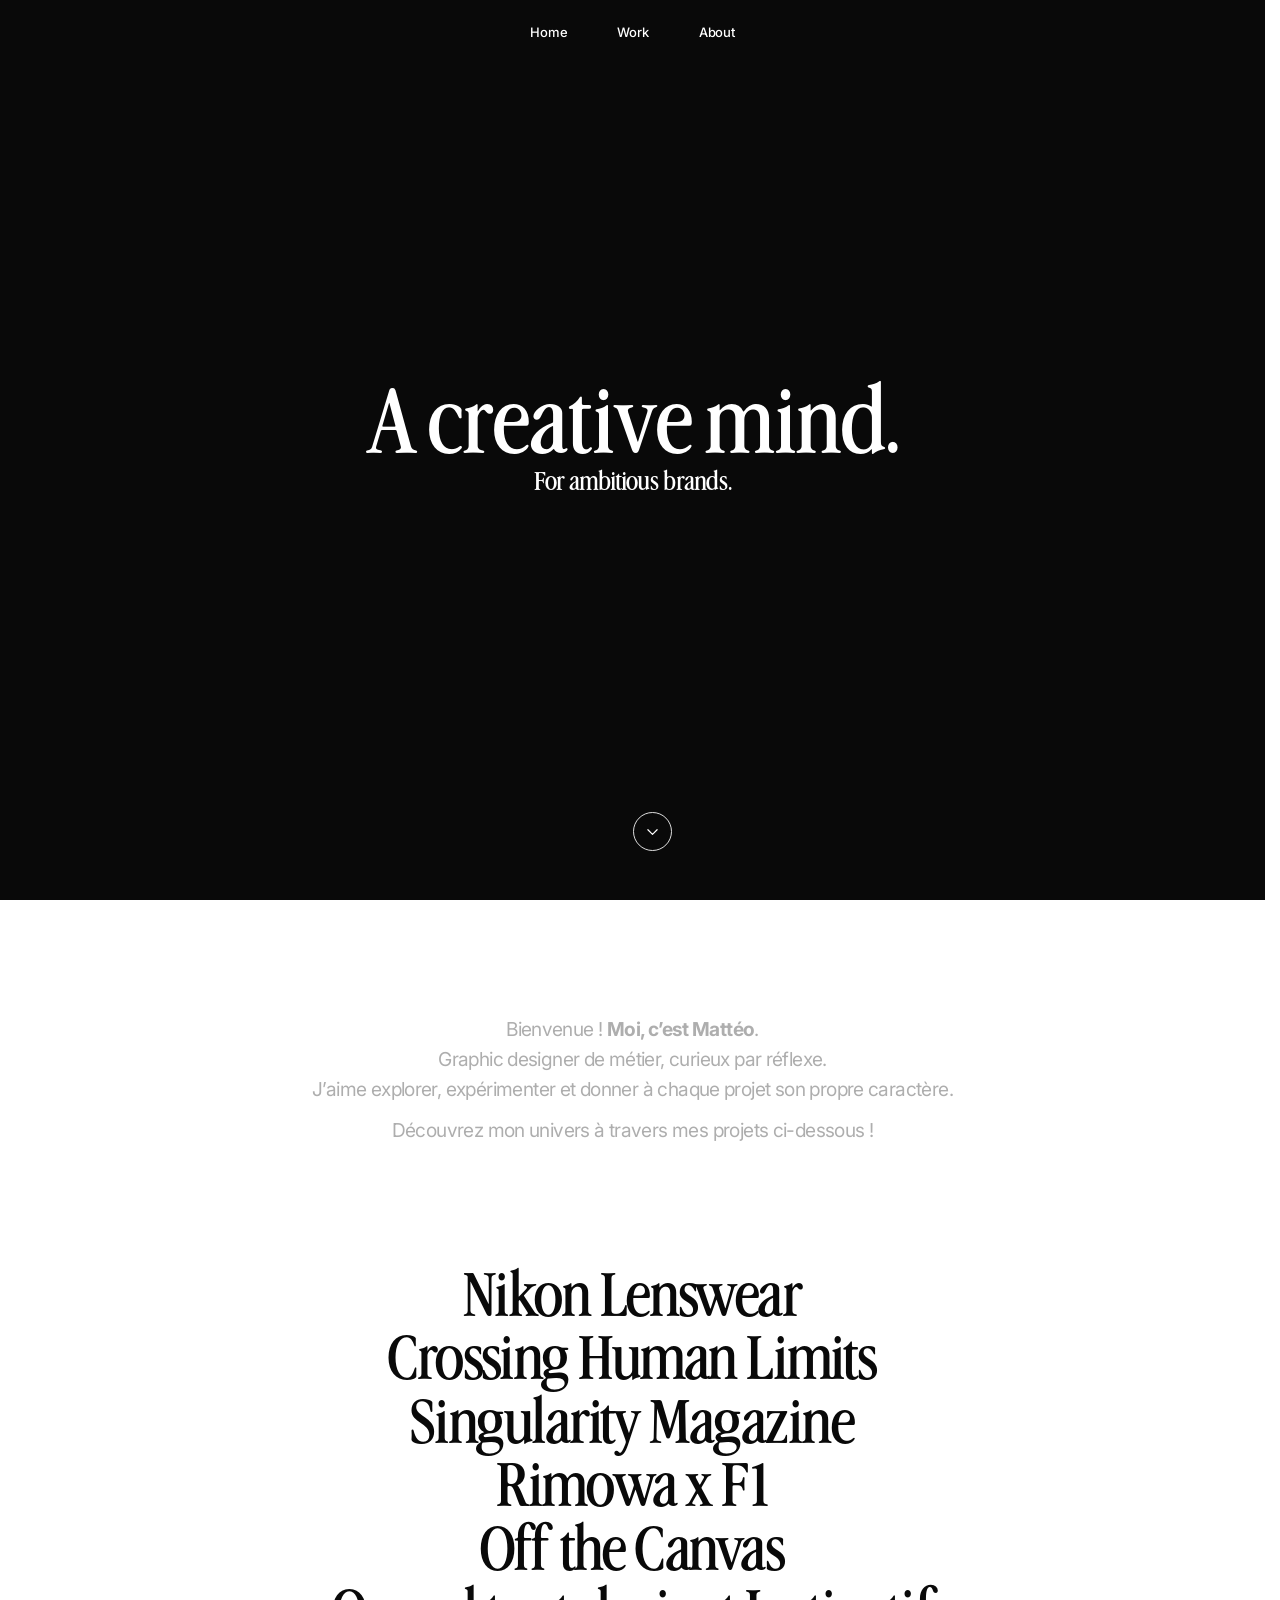
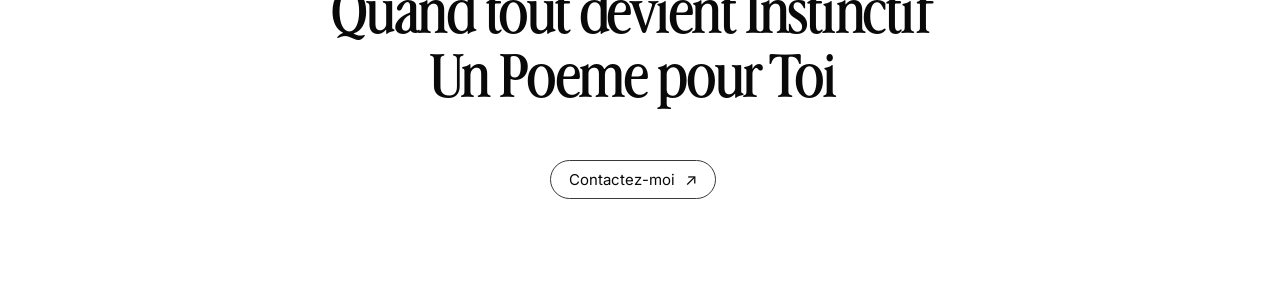
==== commit 3fa23def: "Update index.html" ====
--- a/index.html
+++ b/index.html
@@ -4,7 +4,7 @@
   <meta charset="utf-8">
   <meta name="viewport" content="width=device-width, initial-scale=1">
   <meta name="theme-color" content="#090909">
-  <meta name="description" content="Portfolio créatif : direction artistique, design graphique, édition et campagnes.">
+  <meta name="description" content="Welcome to my portfolio!">
   <title>Mattéo Frappier — Creative Designer</title>
   <link rel="icon" type="image/png" sizes="512x512" href="favicon.png">
   <link rel="preload" href="assets/fonts/Advercase-Font-Regular.otf" as="font" type="font/otf" crossorigin>
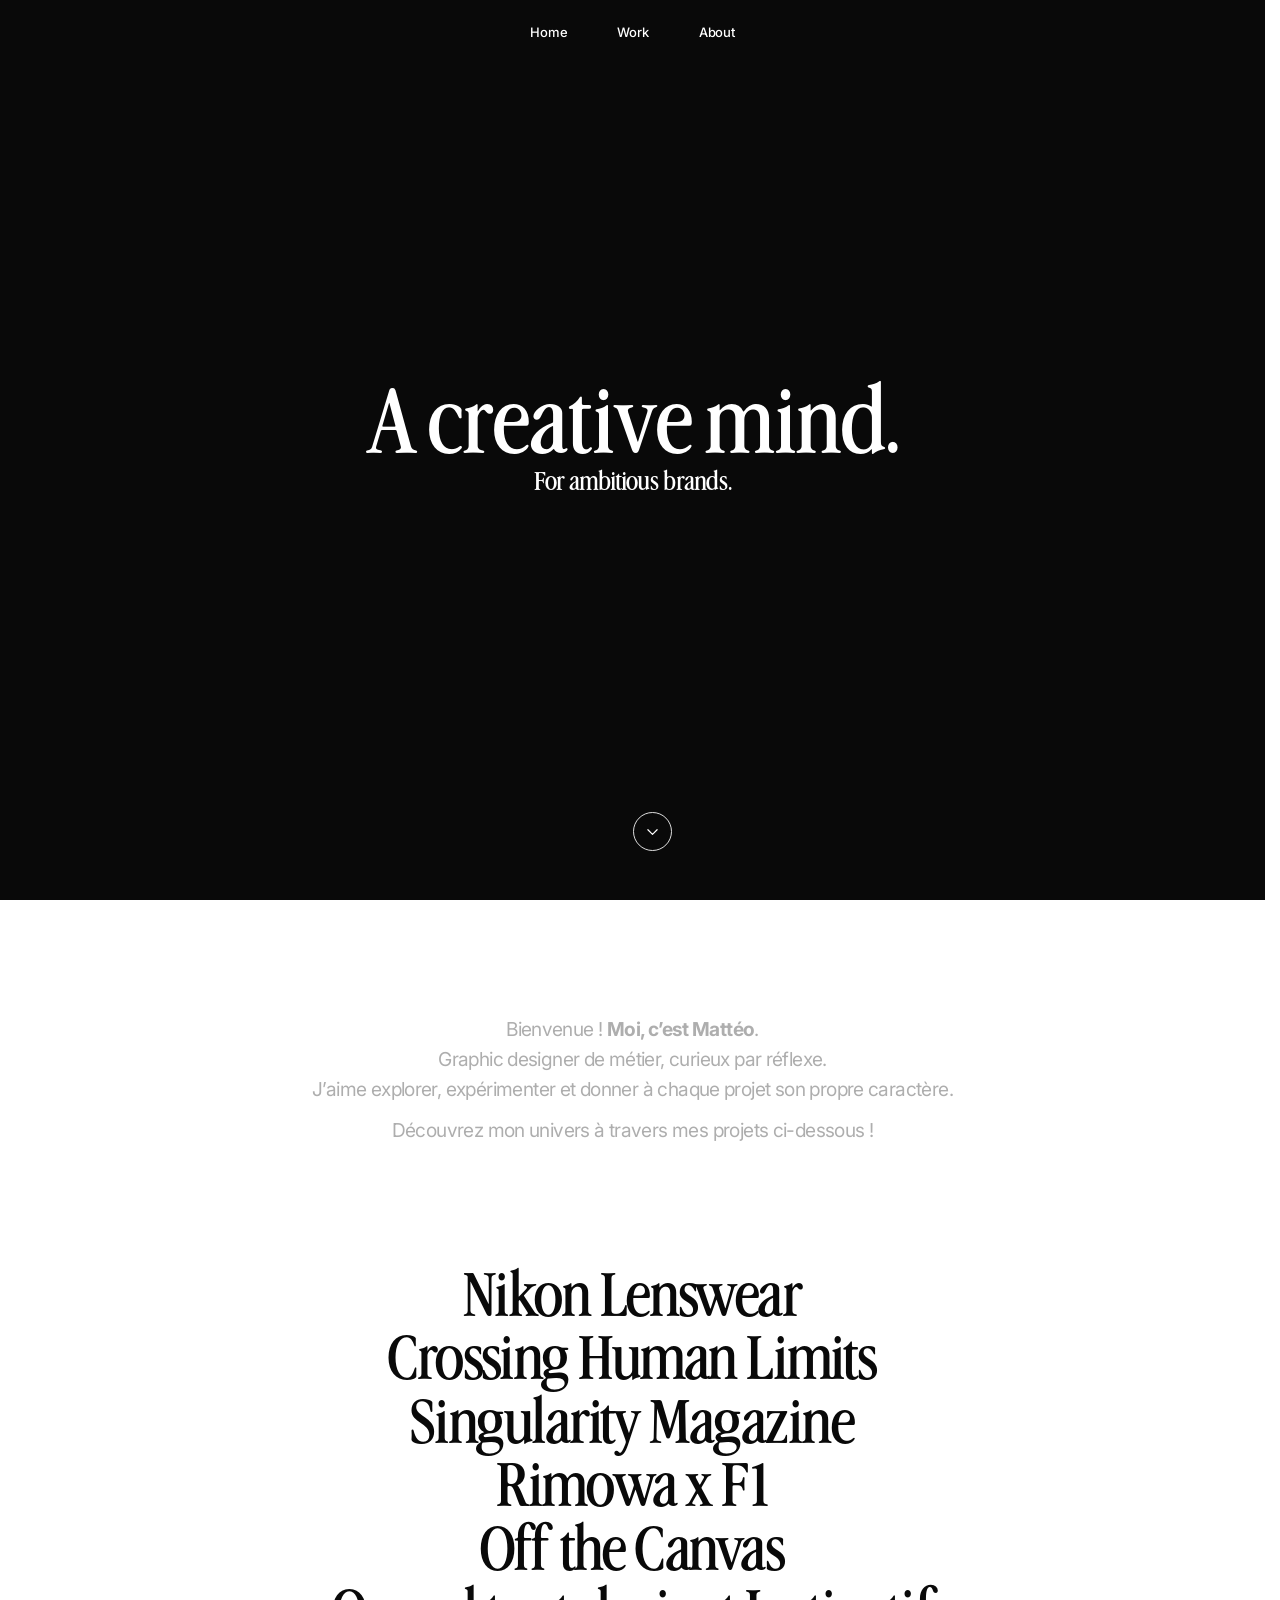
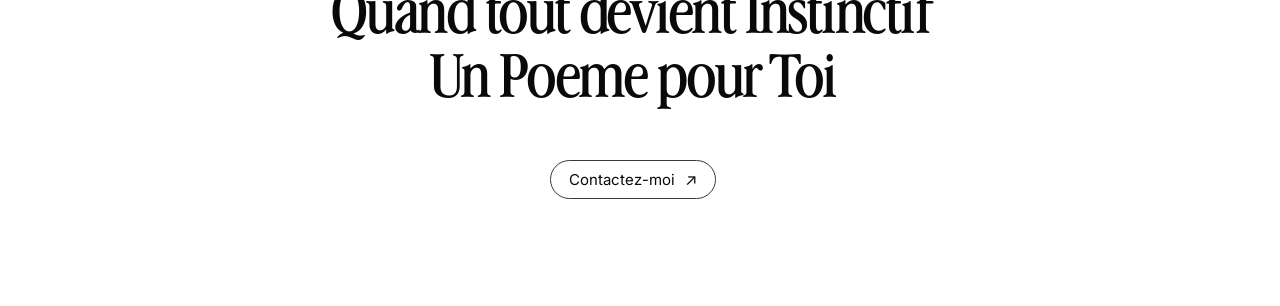
==== commit 3ac635f0: "Add files via upload" ====
--- a/index.html
+++ b/index.html
@@ -4,14 +4,14 @@
   <meta charset="utf-8">
   <meta name="viewport" content="width=device-width, initial-scale=1">
   <meta name="theme-color" content="#090909">
-  <meta name="description" content="Welcome to my portfolio!">
+  <meta name="description" content="Portfolio créatif : direction artistique, design graphique, édition et campagnes.">
   <title>Mattéo Frappier — Creative Designer</title>
   <link rel="icon" type="image/png" sizes="512x512" href="favicon.png">
   <link rel="preload" href="assets/fonts/Advercase-Font-Regular.otf" as="font" type="font/otf" crossorigin>
   <link rel="preconnect" href="https://fonts.googleapis.com">
   <link rel="preconnect" href="https://fonts.gstatic.com" crossorigin>
   <link href="https://fonts.googleapis.com/css2?family=Inter:wght@300;400;500;600;700&display=block" rel="stylesheet">
-  <link rel="stylesheet" href="styles.css">
+  <link rel="stylesheet" href="styles.css?v=20261105-responsive">
   <script src="script.js" defer></script>
 </head>
 <body>
--- a/styles.css
+++ b/styles.css
@@ -1095,3 +1095,36 @@
 @media (max-width:680px){
   .project-client-block--limen-tight .project-client-logo--limen {transform:translateY(-4px);}
 }
+
+
+/* Responsive final : les trois blocs du titre sont animes separement,
+   mais doivent rester visuellement sur une seule ligne, meme apres reload. */
+#hero-title.hero-animated-line {
+  white-space: nowrap;
+  text-wrap: nowrap;
+}
+@media (max-width:380px) {
+  #hero-title.hero-animated-line {
+    font-size: min(47px, 13vw);
+  }
+}
+
+/* About : l'email ne doit jamais imposer une largeur au conteneur flex.
+   Une taille proportionnelle au viewport preserve l'alignement et la lisibilite. */
+.about-center,
+.about-contacts {
+  min-width: 0;
+  max-width: 100%;
+}
+.about-contacts {width: 100%;}
+.about-contact--email {
+  display: block;
+  max-width: 100%;
+  text-align: center;
+}
+@media (max-width:900px) {
+  .about-contact--email {
+    font-size: clamp(18px, 7.2vw, 65px);
+    line-height: 1.06;
+  }
+}
